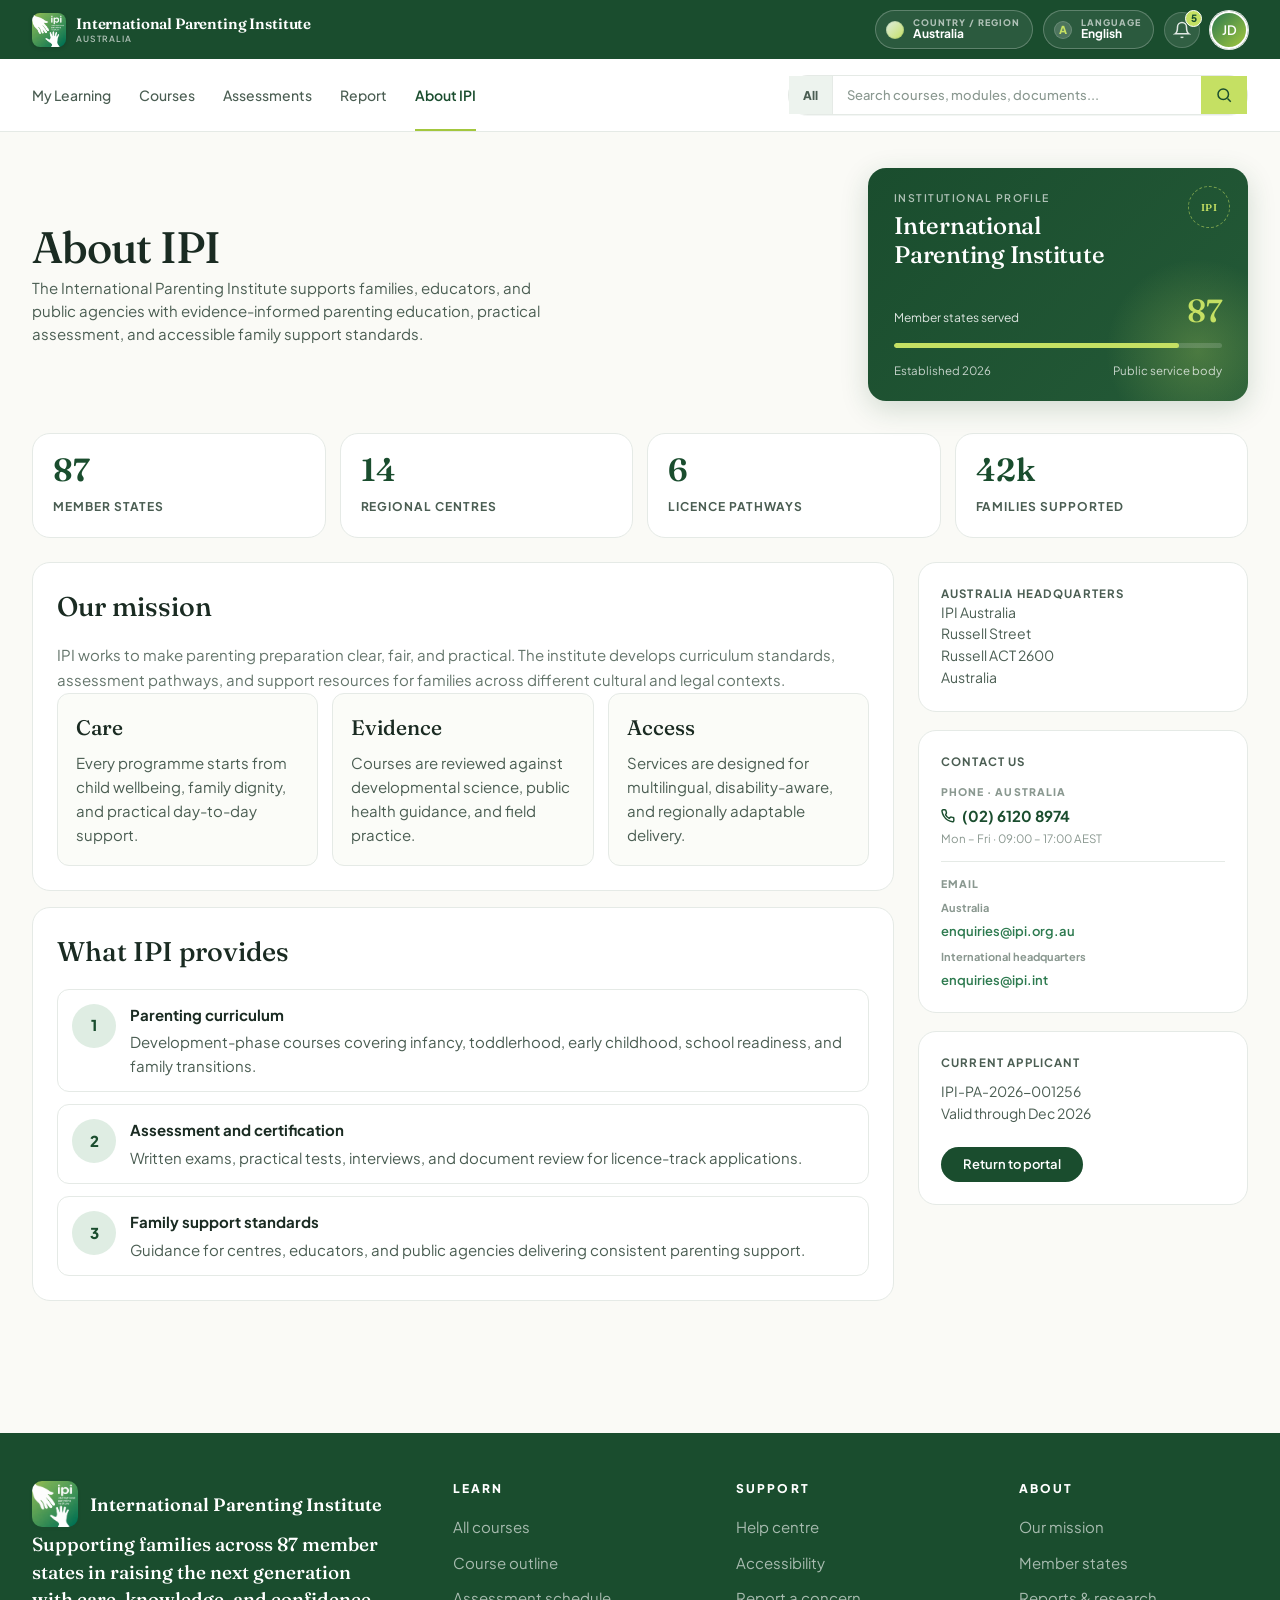
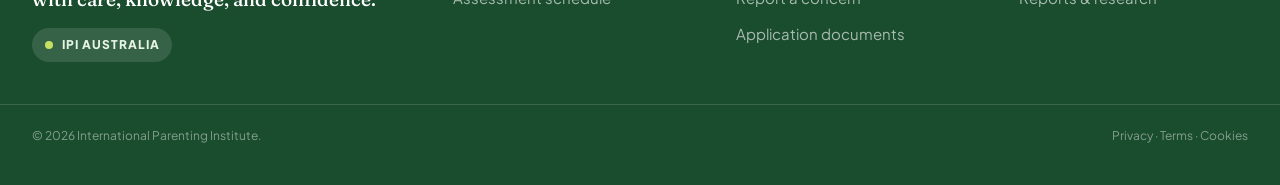
==== about.html @ b59f3b24 "favicon added" ====
<!DOCTYPE html>
<html lang="en">
<head>
<meta charset="UTF-8">
<meta name="viewport" content="width=device-width, initial-scale=1.0">
<title>About IPI — International Parenting Institute</title>
<link rel="preconnect" href="https://fonts.googleapis.com">
<link rel="preconnect" href="https://fonts.gstatic.com" crossorigin>
<link href="https://fonts.googleapis.com/css2?family=Fraunces:opsz,wght@9..144,400;9..144,500;9..144,600;9..144,700&family=Plus+Jakarta+Sans:wght@400;500;600;700;800&display=swap" rel="stylesheet">
<link rel="icon" href="ipi_logo.png" type="image/png">
<link rel="stylesheet" href="styles.css">
</head>
<body>
<div class="un-strip"><div class="un-strip-inner"><div class="left"><a href="index.html" class="logo strip-logo" style="text-decoration:none;"><div class="logo-mark"><img src="ipi_logo.png" alt="IPI"></div><div class="logo-text">International Parenting Institute<small>Australia</small></div></a></div><div class="right"><div class="nav-actions"><div class="region-selector" data-region-selector><button class="region-button" type="button" aria-haspopup="true" aria-expanded="false" data-region-toggle><span class="region-copy"><span class="region-kicker">Country / Region</span><strong data-region-label>Australia</strong></span></button><div class="region-menu" role="menu" data-region-menu></div></div><div class="language-selector" data-language-selector><button class="language-button" type="button" aria-haspopup="true" aria-expanded="false" data-language-toggle><span class="language-copy"><span class="language-kicker">Language</span><strong data-language-label>English</strong></span></button><div class="language-menu" role="menu" data-language-menu></div></div><div class="notification-selector" data-notification-selector><button class="icon-btn notification-toggle" type="button" aria-haspopup="true" aria-expanded="false" aria-label="Open reminders" data-notification-toggle><svg width="18" height="18" viewBox="0 0 24 24" fill="none" stroke="currentColor" stroke-width="2"><path d="M6 8a6 6 0 0 1 12 0c0 7 3 9 3 9H3s3-2 3-9"/><path d="M10.3 21a1.94 1.94 0 0 0 3.4 0"/></svg><span class="badge" data-notification-badge></span></button><div class="notification-menu" data-notification-menu></div></div><div class="profile-selector" data-profile-selector><button class="avatar" type="button" aria-haspopup="true" aria-expanded="false" data-profile-toggle>JD</button><div class="profile-menu" data-profile-menu></div></div></div></div></div></div>
<nav class="nav"><div class="nav-inner"><div class="nav-links"><a href="index.html" data-nav-label="myLearning">My Learning</a><a href="courses.html" data-nav-label="courses">Courses</a><a href="assessment.html" data-nav-label="assessments">Assessments</a><a href="report.html" data-nav-label="report">Report</a><a href="about.html" data-nav-label="about" class="active">About IPI</a></div><form class="strip-search" data-site-search role="search" autocomplete="off"><button class="search-scope" type="button">All</button><input class="search-input" type="search" aria-label="Search courses, modules, documents" placeholder="Search courses, modules, documents..."><button class="search-submit" type="submit" aria-label="Search"><svg width="18" height="18" viewBox="0 0 24 24" fill="none" stroke="currentColor" stroke-width="2"><circle cx="11" cy="11" r="7"/><path d="m21 21-4.3-4.3"/></svg></button><div class="search-results" data-search-results aria-live="polite"></div></form></div></nav>
<div class="main">
  <div class="page-hero">
    <div>
      <h1>About IPI</h1>
      <p class="sub">The International Parenting Institute supports families, educators, and public agencies with evidence-informed parenting education, practical assessment, and accessible family support standards.</p>
    </div>
    <div class="license-card"><div class="seal">IPI</div><div class="label">Institutional profile</div><div class="tier">International Parenting Institute</div><div class="progress-meta"><span>Member states served</span><strong>87</strong></div><div class="progress-bar"><div class="progress-fill" style="width:87%"></div></div><div class="meta-row"><span>Established 2026</span><span>Public service body</span></div></div>
  </div>

  <div class="about-stat-grid">
    <div class="about-stat"><strong>87</strong><span>Member states</span></div>
    <div class="about-stat"><strong>14</strong><span>Regional centres</span></div>
    <div class="about-stat"><strong>6</strong><span>Licence pathways</span></div>
    <div class="about-stat"><strong>42k</strong><span>Families supported</span></div>
  </div>

  <div class="content-grid">
    <main>
      <section class="panel">
        <h2>Our mission</h2>
        <p>IPI works to make parenting preparation clear, fair, and practical. The institute develops curriculum standards, assessment pathways, and support resources for families across different cultural and legal contexts.</p>
        <div class="about-values">
          <div class="value-card"><h3>Care</h3><p>Every programme starts from child wellbeing, family dignity, and practical day-to-day support.</p></div>
          <div class="value-card"><h3>Evidence</h3><p>Courses are reviewed against developmental science, public health guidance, and field practice.</p></div>
          <div class="value-card"><h3>Access</h3><p>Services are designed for multilingual, disability-aware, and regionally adaptable delivery.</p></div>
        </div>
      </section>

      <section class="panel">
        <h2>What IPI provides</h2>
        <div class="about-list">
          <div class="about-list-item"><div class="num">1</div><div><strong>Parenting curriculum</strong><span>Development-phase courses covering infancy, toddlerhood, early childhood, school readiness, and family transitions.</span></div></div>
          <div class="about-list-item"><div class="num">2</div><div><strong>Assessment and certification</strong><span>Written exams, practical tests, interviews, and document review for licence-track applications.</span></div></div>
          <div class="about-list-item"><div class="num">3</div><div><strong>Family support standards</strong><span>Guidance for centres, educators, and public agencies delivering consistent parenting support.</span></div></div>
        </div>
      </section>
    </main>

    <aside>
      <div class="card"><div class="card-title">Australia Headquarters</div><p class="sub" style="font-size:14px;">IPI Australia<br>Russell Street<br>Russell ACT 2600<br>Australia</p></div>
      <div class="card">
        <div class="card-title">Contact us</div>
        <div style="display:grid;gap:14px;margin-top:14px;">
          <div>
            <div style="font-size:10.5px;font-weight:800;letter-spacing:.1em;text-transform:uppercase;color:var(--text-muted);margin-bottom:5px;">Phone · Australia</div>
            <a href="tel:+61261208974" style="font-size:15px;font-weight:700;color:var(--primary-deep);text-decoration:none;display:flex;align-items:center;gap:7px;">
              <svg width="14" height="14" viewBox="0 0 24 24" fill="none" stroke="currentColor" stroke-width="2.5"><path d="M22 16.92v3a2 2 0 0 1-2.18 2 19.79 19.79 0 0 1-8.63-3.07A19.5 19.5 0 0 1 4.69 12 19.79 19.79 0 0 1 1.63 3.47a2 2 0 0 1 1.93-2.18h3a2 2 0 0 1 2 1.72c.127.96.361 1.903.7 2.81a2 2 0 0 1-.45 2.11L7.91 9.91a16 16 0 0 0 6.18 6.18l1.71-1.71a2 2 0 0 1 2.11-.45c.907.339 1.85.573 2.81.7A2 2 0 0 1 22 16.92z"/></svg>
              (02) 6120 8974
            </a>
            <div style="font-size:11.5px;color:var(--text-muted);margin-top:3px;">Mon – Fri · 09:00 – 17:00 AEST</div>
          </div>
          <div style="border-top:1px solid var(--border);padding-top:14px;">
            <div style="font-size:10.5px;font-weight:800;letter-spacing:.1em;text-transform:uppercase;color:var(--text-muted);margin-bottom:8px;">Email</div>
            <div style="display:grid;gap:8px;">
              <div>
                <div style="font-size:11px;font-weight:700;color:var(--text-muted);margin-bottom:2px;">Australia</div>
                <a href="mailto:enquiries@ipi.org.au" style="font-size:13px;font-weight:600;color:var(--primary);text-decoration:none;word-break:break-all;">enquiries@ipi.org.au</a>
              </div>
              <div>
                <div style="font-size:11px;font-weight:700;color:var(--text-muted);margin-bottom:2px;">International headquarters</div>
                <a href="mailto:enquiries@ipi.int" style="font-size:13px;font-weight:600;color:var(--primary);text-decoration:none;word-break:break-all;">enquiries@ipi.int</a>
              </div>
            </div>
          </div>
        </div>
      </div>
      <div class="card application-card"><div class="card-title">Current applicant</div><p>IPI-PA-2026-001256<br>Valid through Dec 2026</p><a class="btn btn-primary" href="index.html">Return to portal</a></div>
    </aside>
  </div>
</div>

<footer><div class="footer-inner"><div class="footer-brand"><div style="display:flex;align-items:center;gap:12px;margin-bottom:4px;"><div class="logo-mark"><img src="ipi_logo.png" alt="IPI"></div><div style="font-family:Fraunces,serif;font-size:18px;font-weight:600;color:white;">International Parenting Institute</div></div><p class="tagline">Supporting families across 87 member states in raising the next generation with care, knowledge, and confidence.</p>
      <div class="un-badge">
        <span style="width:8px; height:8px; border-radius:50%; background:var(--accent); display:inline-block;"></span>
        IPI Australia
      </div>
    </div><div><h5>Learn</h5><a href="courses.html">All courses</a><a href="courses.html#toddlerhood">Course outline</a><a href="assessment.html">Assessment schedule</a></div><div><h5>Support</h5><a href="about.html">Help centre</a><a href="about.html">Accessibility</a><a href="report.html">Report a concern</a><a href="submission.html">Application documents</a></div><div><h5>About</h5><a href="about.html">Our mission</a><a href="about.html">Member states</a><a href="about.html">Reports & research</a></div></div><div class="footer-meta"><span>© 2026 International Parenting Institute.</span><span>Privacy · Terms · Cookies</span></div></footer>
<script src="dynamic-time.js?v=2"></script>
<script src="region.js"></script>
<script src="profile.js"></script>
<script src="search.js"></script>
<script src="notifications.js"></script>
<script src="report-status.js"></script>
<script src="document-status.js"></script>
</body>
</html>
---- styles.css ----
:root {
  --bg: #FAFAF6;
  --surface: #FFFFFF;
  --primary-deep: #1A4D2E;
  --primary: #2D7A4F;
  --primary-soft: #DFEDE3;
  --accent: #C5E063;
  --accent-dark: #A3C73E;
  --text: #1A2B22;
  --text-secondary: #4A5D52;
  --text-muted: #8A9890;
  --border: #E5EAE6;
  --bg-soft: #EDF3EE;
  --radius: 12px;
  --radius-lg: 18px;
  --ink: var(--text);
  --muted: var(--text-muted);
  --green: var(--primary-deep);
  --green-2: var(--primary);
  --line: var(--border);
  --paper: var(--bg);
  --card: var(--surface);
  --soft: var(--bg-soft);
  --blue: #E0EAFF;
  --gold: #FFF2D6;
  --shadow: 0 8px 28px rgba(26, 77, 46, 0.18);
}

* { margin: 0; padding: 0; box-sizing: border-box; }
body {
  margin: 0;
  color: var(--text);
  background: var(--bg);
  font-family: "Plus Jakarta Sans", system-ui, -apple-system, BlinkMacSystemFont, "Segoe UI", sans-serif;
  font-size: 15px;
  line-height: 1.5;
  -webkit-font-smoothing: antialiased;
}
a { color: inherit; }
.un-strip { background: var(--primary-deep); color: rgba(255,255,255,.85); font-size: 11.5px; padding: 10px 0; letter-spacing: .04em; }
.un-strip-inner, .nav-inner, .main, .footer-inner, .footer-meta {
  max-width: 1280px;
  width: 100%;
  margin: 0 auto;
  padding-left: 32px;
  padding-right: 32px;
}
.un-strip-inner { display: flex; align-items: center; justify-content: space-between; gap: 18px; }
.un-strip .left { display: flex; align-items: center; gap: 10px; }
.un-strip .right { display: flex; align-items: center; justify-content: flex-end; gap: 12px; }
.un-strip .nav-actions { gap: 10px; }
.un-emblem { width: 14px; height: 14px; border-radius: 50%; background: rgba(255,255,255,.85); display: inline-block; }
.un-strip a { text-decoration: none; color: rgba(255,255,255,.70); }
.strip-logo { min-width: 0; flex: 0 1 auto; gap: 10px; }
.strip-logo .logo-mark { width: 34px; height: 34px; border-radius: 8px; box-shadow: 0 1px 4px rgba(0,0,0,.16); }
.strip-logo .logo-text { color: #fff; font-size: 15px; }
.strip-logo .logo-text small { color: rgba(255,255,255,.66); font-size: 8.5px; }

.nav { background: var(--surface); border-bottom: 1px solid var(--border); position: sticky; top: 0; z-index: 50; }
.nav-inner { min-height: auto; display: flex; align-items: center; justify-content: space-between; gap: 28px; padding-top: 16px; padding-bottom: 16px; }
.logo { display: flex; align-items: center; gap: 12px; min-width: 315px; flex: 0 0 315px; }
.logo-mark { width: 46px; height: 46px; border-radius: 10px; overflow: hidden; flex: 0 0 auto; box-shadow: 0 1px 3px rgba(26, 77, 46, .15); }
.logo-mark img { width: 100%; height: 100%; object-fit: cover; display: block; }
.logo-text { font-family: Fraunces, Georgia, serif; font-size: 17px; font-weight: 600; line-height: 1.15; letter-spacing: -.01em; color: var(--text); white-space: nowrap; }
.logo-text small { display: block; margin-top: 2px; color: var(--text-muted); font: 600 9.5px/1.1 "Plus Jakarta Sans"; letter-spacing: .1em; text-transform: uppercase; white-space: nowrap; }
.un-strip .strip-logo { min-width: 0; flex: 0 1 auto; gap: 10px; }
.un-strip .strip-logo .logo-mark { width: 34px; height: 34px; border-radius: 8px; box-shadow: 0 1px 4px rgba(0,0,0,.16); }
.un-strip .strip-logo .logo-text { color: #fff; font-size: 15px; }
.un-strip .strip-logo .logo-text small { color: rgba(255,255,255,.66); font-size: 8.5px; }
.strip-search { position: relative; min-width: 280px; max-width: 460px; flex: 0 1 460px; margin-left: auto; height: 40px; display: grid; grid-template-columns: auto 1fr 46px; align-items: center; border-radius: 999px; background: var(--surface); border: 1px solid var(--border); box-shadow: 0 1px 0 rgba(26,77,46,.05); }
.search-scope { height: 100%; border: 0; border-right: 1px solid var(--border); background: var(--bg-soft); color: var(--text-secondary); padding: 0 14px; font: 800 12px "Plus Jakarta Sans"; cursor: pointer; }
.search-input { min-width: 0; width: 100%; height: 100%; border: 0; outline: 0; background: transparent; color: var(--text); font: 600 13px "Plus Jakarta Sans"; padding: 0 14px; letter-spacing: 0; }
.search-input::placeholder { color: var(--text-muted); font-weight: 500; }
.search-submit { height: 100%; border: 0; background: var(--accent); color: var(--primary-deep); display: grid; place-items: center; cursor: pointer; }
.strip-search:focus-within { border-color: var(--accent-dark); box-shadow: 0 0 0 3px rgba(197,224,99,.22); }
.search-results { position: absolute; top: calc(100% + 9px); left: 0; right: 0; z-index: 120; display: none; gap: 4px; padding: 8px; background: var(--surface); border: 1px solid var(--border); border-radius: var(--radius); box-shadow: var(--shadow); }
.strip-search.open .search-results { display: grid; }
.search-result { display: grid; gap: 2px; padding: 10px 11px; border-radius: 9px; text-decoration: none; color: var(--text); }
.search-result:hover, .search-result:focus { background: var(--primary-soft); outline: none; }
.search-result strong { font-size: 13px; line-height: 1.25; }
.search-result span { color: var(--text-muted); font-size: 11px; font-weight: 700; letter-spacing: .08em; text-transform: uppercase; }
.search-empty { padding: 10px 11px; color: var(--text-muted); font-size: 12.5px; }
.nav-links { display: flex; align-items: center; justify-content: flex-start; gap: 28px; flex: 0 0 auto; font-size: 14px; }
.nav-links a { text-decoration: none; color: var(--text-secondary); padding: 6px 0; border-bottom: 0; position: relative; white-space: nowrap; font-weight: 500; }
.nav-links a.active { color: var(--primary-deep); font-weight: 600; }
.nav-links a.active::after { content: ""; position: absolute; bottom: -19px; left: 0; right: 0; height: 2px; background: var(--accent-dark); }
.nav-actions { display: flex; align-items: center; gap: 12px; }
.nav-search { width: 220px; border: 1px solid var(--border); border-radius: 999px; display: flex; align-items: center; gap: 8px; padding: 9px 14px; color: var(--text-muted); font-size: 13px; background: var(--bg); }
.region-selector { position: relative; }
.region-button, .language-button { min-height: 38px; border: 1px solid rgba(255,255,255,.24); border-radius: 999px; background: rgba(255,255,255,.08); color: #fff; display: inline-flex; align-items: center; gap: 9px; padding: 7px 12px 7px 10px; font-family: inherit; cursor: pointer; box-shadow: 0 1px 0 rgba(0,0,0,.08); }
.region-button::before { content: ""; width: 18px; height: 18px; border-radius: 50%; background: linear-gradient(135deg, var(--primary-soft), var(--accent)); box-shadow: inset 0 0 0 1px rgba(26,77,46,.14); flex: 0 0 auto; }
.language-button::before { content: "A"; width: 18px; height: 18px; border-radius: 50%; background: rgba(255,255,255,.16); color: var(--accent); display: grid; place-items: center; font-size: 11px; font-weight: 900; box-shadow: inset 0 0 0 1px rgba(255,255,255,.16); flex: 0 0 auto; }
.region-copy, .language-copy { display: grid; gap: 1px; text-align: left; line-height: 1.05; }
.region-kicker, .language-kicker { color: rgba(255,255,255,.62); font-size: 9px; font-weight: 800; letter-spacing: .11em; text-transform: uppercase; }
.region-copy strong, .language-copy strong { color: #fff; font-size: 12px; white-space: nowrap; }
.region-button:hover, .region-selector.open .region-button, .language-button:hover, .language-selector.open .language-button { border-color: rgba(197,224,99,.7); background: rgba(255,255,255,.14); }
.region-menu { position: absolute; top: calc(100% + 10px); right: 0; width: 320px; background: var(--surface); border: 1px solid var(--border); border-radius: var(--radius); box-shadow: var(--shadow); padding: 10px; z-index: 90; display: none; }
.region-selector.open .region-menu { display: grid; gap: 8px; }
.language-selector { position: relative; }
.language-menu { position: absolute; top: calc(100% + 10px); right: 0; width: 420px; background: var(--surface); border: 1px solid var(--border); border-radius: var(--radius); box-shadow: var(--shadow); padding: 10px; z-index: 90; display: none; }
.language-selector.open .language-menu { display: grid; gap: 8px; }
.region-search, .language-search { width: 100%; border: 1px solid var(--border); border-radius: 999px; padding: 10px 13px; font: 600 12px "Plus Jakarta Sans"; color: var(--text); background: var(--bg); }
.region-list { max-height: 360px; overflow-y: auto; display: grid; gap: 4px; padding-right: 2px; scrollbar-color: var(--accent-dark) var(--bg-soft); }
.language-list { display: grid; grid-template-columns: repeat(2, minmax(0, 1fr)); gap: 4px; }
.language-list-scroll { max-height: 260px; overflow-y: auto; padding-right: 2px; scrollbar-color: var(--accent-dark) var(--bg-soft); }
.language-section-title { color: var(--text-muted); font-size: 10px; font-weight: 900; letter-spacing: .12em; text-transform: uppercase; padding: 5px 4px 1px; }
.region-option, .language-option { width: 100%; border: 0; text-decoration: none; border-radius: 9px; padding: 10px 11px; display: grid; grid-template-columns: 1fr auto; gap: 8px; align-items: center; color: var(--text-secondary); background: transparent; font-family: inherit; text-align: left; cursor: pointer; }
.language-option { grid-template-columns: 1fr; align-content: center; min-height: 58px; }
.region-option:hover, .region-option[aria-current="true"], .language-option:hover, .language-option[aria-current="true"] { background: var(--primary-soft); color: var(--primary-deep); }
.region-option strong, .language-option strong { font-size: 13px; color: inherit; }
.region-option span, .language-option span { color: var(--text-muted); font-size: 11px; line-height: 1.25; }
.region-option[aria-current="true"]::after { content: "Current"; color: var(--primary-deep); font-size: 10px; font-weight: 800; letter-spacing: .08em; text-transform: uppercase; }
.language-option[aria-current="true"]::after { content: "Current"; color: var(--primary-deep); font-size: 10px; font-weight: 800; letter-spacing: .08em; text-transform: uppercase; }
.profile-selector { position: relative; }
.notification-selector { position: relative; }
.icon-btn, .avatar { width: 36px; height: 36px; border-radius: 50%; display: grid; place-items: center; background: rgba(255,255,255,.1); position: relative; color: rgba(255,255,255,.86); border: 1px solid rgba(255,255,255,.18); }
.notification-toggle { cursor: pointer; font-family: inherit; }
.badge { position: absolute; top: -3px; right: -3px; min-width: 17px; height: 17px; padding: 0 4px; border-radius: 999px; background: var(--accent); border: 1.5px solid #fff; color: var(--primary-deep); display: grid; place-items: center; font-size: 10px; line-height: 1; font-weight: 900; }
.badge:empty, .badge[hidden] { display: none; }
.notification-menu { position: absolute; top: calc(100% + 10px); right: -50px; width: 360px; background: var(--surface); border: 1px solid var(--border); border-radius: var(--radius); box-shadow: var(--shadow); padding: 10px; z-index: 95; display: none; color: var(--text); }
.notification-selector.open .notification-menu { display: grid; gap: 8px; }
.notification-head { display: flex; align-items: baseline; justify-content: space-between; gap: 12px; padding: 4px 4px 8px; border-bottom: 1px solid var(--border); }
.notification-head strong { color: var(--text); font-size: 14px; }
.notification-head span { color: var(--text-muted); font-size: 11px; font-weight: 800; text-transform: uppercase; letter-spacing: .08em; }
.notification-item { display: grid; grid-template-columns: 1fr auto; gap: 10px; align-items: center; padding: 8px; border-radius: 10px; }
.notification-item:hover { background: var(--bg-soft); }
.notification-link { display: grid; gap: 2px; text-decoration: none; min-width: 0; }
.notification-link span { color: var(--primary-deep); font-size: 10px; font-weight: 900; letter-spacing: .1em; text-transform: uppercase; }
.notification-link strong { color: var(--text); font-size: 13px; line-height: 1.25; }
.notification-link small { color: var(--text-muted); font-size: 11.5px; line-height: 1.35; }
.notification-done { border: 1px solid var(--border); background: var(--surface); color: var(--primary-deep); border-radius: 999px; padding: 7px 10px; font: 800 11px "Plus Jakarta Sans"; cursor: pointer; }
.notification-done:hover { background: var(--accent); border-color: var(--accent); }
.notification-empty { padding: 12px 8px; color: var(--text-muted); font-size: 12.5px; }
.avatar { width: 38px; height: 38px; background: linear-gradient(135deg, var(--primary), var(--accent-dark)); color: #fff; font-weight: 600; border: 2px solid #fff; box-shadow: 0 0 0 1px var(--border); font-size: 13px; font-family: inherit; cursor: pointer; }
.avatar:hover, .profile-selector.open .avatar { box-shadow: 0 0 0 2px var(--accent-dark); }
.profile-menu { position: absolute; top: calc(100% + 10px); right: 0; width: 292px; background: var(--surface); border: 1px solid var(--border); border-radius: var(--radius); box-shadow: var(--shadow); padding: 12px; z-index: 90; display: none; }
.profile-selector.open .profile-menu { display: grid; gap: 12px; }
.profile-card-head { display: grid; grid-template-columns: 44px 1fr; gap: 12px; align-items: center; padding: 8px; }
.profile-avatar { width: 44px; height: 44px; border-radius: 50%; display: grid; place-items: center; background: linear-gradient(135deg, var(--primary), var(--accent-dark)); color: #fff; font-weight: 700; box-shadow: inset 0 0 0 2px rgba(255,255,255,.5); }
.profile-card-head strong { display: block; color: var(--text); font-size: 14px; }
.profile-card-head span { display: block; margin-top: 2px; color: var(--text-muted); font-size: 11.5px; }
.profile-status { border-radius: var(--radius); background: var(--primary-soft); padding: 12px; color: var(--primary-deep); }
.profile-status span { display: block; margin-bottom: 4px; text-transform: uppercase; letter-spacing: .1em; font-size: 10px; font-weight: 800; }
.profile-status strong { font-size: 13px; }
.profile-links { display: grid; gap: 4px; }
.profile-links a, .profile-links button { border: 0; border-radius: 9px; padding: 10px 11px; background: transparent; color: var(--text-secondary); text-decoration: none; text-align: left; font: 700 12.5px "Plus Jakarta Sans"; cursor: pointer; }
.profile-links a:hover, .profile-links button:hover { background: var(--bg-soft); color: var(--primary-deep); }

.main { padding-top: 36px; padding-bottom: 36px; }
.greeting-row { display: grid; grid-template-columns: 1fr 380px; gap: 36px; align-items: center; margin-bottom: 32px; }
h1, h2, h3 { font-family: Fraunces, Georgia, serif; font-weight: 500; margin: 0; }
h1 { font-size: 44px; line-height: 1.05; letter-spacing: -.02em; }
h1 .name { color: var(--primary-deep); font-style: italic; font-weight: 500; }
.sub { max-width: 540px; color: var(--text-secondary); line-height: 1.55; font-size: 15px; }
.track, .pill { display: inline-flex; align-items: center; gap: 6px; background: var(--primary-soft); color: var(--primary-deep); border-radius: 999px; padding: 4px 11px; font-weight: 600; font-size: 12.5px; }
.track:before, .pill:before { content: ""; width: 6px; height: 6px; border-radius: 50%; background: var(--primary); }
.license-card { background: linear-gradient(135deg, var(--primary-deep) 0%, #245A37 100%); color: #fff; border-radius: var(--radius-lg); padding: 22px 26px; box-shadow: var(--shadow); position: relative; overflow: hidden; }
.license-card::before { content: ""; position: absolute; right: -50px; bottom: -50px; width: 200px; height: 200px; border-radius: 50%; background: radial-gradient(circle, rgba(197,224,99,.25), transparent 65%); }
.license-card .seal { position: absolute; right: 18px; top: 18px; width: 42px; height: 42px; border: 1.5px dashed rgba(197,224,99,.55); border-radius: 50%; display: grid; place-items: center; color: var(--accent); font: 600 10px Fraunces; letter-spacing: .02em; }
.license-card .label { color: rgba(255,255,255,.65); text-transform: uppercase; letter-spacing: .14em; font-size: 10.5px; font-weight: 600; }
.license-card .tier { margin: 5px 0 18px; padding-right: 72px; font: 500 24px Fraunces; letter-spacing: -.01em; position: relative; z-index: 1; }
.progress-meta { display: flex; justify-content: space-between; align-items: baseline; margin: 0 0 8px; color: rgba(255,255,255,.85); font-size: 12px; position: relative; z-index: 1; }
.progress-meta strong { color: var(--accent); font-size: 32px; font-weight: 500; font-family: Fraunces, Georgia, serif; }
.progress-bar, .course-progress { height: 5px; background: rgba(255,255,255,.15); border-radius: 3px; overflow: hidden; margin: 0; position: relative; z-index: 1; }
.progress-fill, .fill { height: 100%; width: 43%; background: var(--accent); border-radius: inherit; }
.meta-row { display: flex; justify-content: space-between; gap: 12px; color: rgba(255,255,255,.75); font-size: 11.5px; margin-top: 14px; position: relative; z-index: 1; }

.alert { background: var(--surface); border: 1px solid var(--border); border-radius: var(--radius); display: flex; align-items: center; gap: 14px; padding: 14px 20px; margin-bottom: 32px; font-size: 14px; position: relative; overflow: hidden; box-shadow: none; }
.alert::before { content: ""; position: absolute; left: 0; top: 0; bottom: 0; width: 3px; background: var(--accent-dark); }
.alert-icon { width: 34px; height: 34px; border-radius: 50%; background: var(--accent); color: var(--primary-deep); display: grid; place-items: center; font-weight: 700; flex: 0 0 auto; }
.alert-content { flex: 1; color: var(--text-secondary); line-height: 1.5; }
.alert-content a, .card-link { color: var(--primary); font-weight: 600; }
.alert-dismiss { color: #9ba7a0; }

.dashboard { display: grid; grid-template-columns: 320px 1fr; gap: 24px; align-items: start; }
aside { display: grid; gap: 18px; }
.card, .course-card, .panel, .test-cover, .submission-card {
  background: var(--surface);
  border: 1px solid var(--border);
  border-radius: var(--radius-lg);
  box-shadow: none;
}
.card { padding: 22px; }
.application-card { padding: 22px; }
.application-card p { color: var(--text-secondary); font-size: 14px; line-height: 1.55; margin-top: 10px; margin-bottom: 22px; }
.application-card .btn { margin: 0; }
.card-header, .section-head { display: flex; align-items: center; justify-content: space-between; gap: 18px; margin-bottom: 18px; }
.card-title { text-transform: uppercase; letter-spacing: .1em; font-size: 11.5px; font-weight: 700; color: var(--text-secondary); }
.card-link { font-size: 13px; text-decoration: none; }
.goal-list { display: grid; gap: 14px; }
.goal-item { display: flex; gap: 12px; cursor: pointer; border-radius: 8px; padding: 2px; margin: -2px; }
.goal-item:hover .goal-text { color: var(--primary-deep); }
.goal-item:focus-visible { outline: 2px solid var(--accent-dark); outline-offset: 3px; }
.goal-check { width: 18px; height: 18px; border: 1px solid var(--line); border-radius: 5px; flex: 0 0 auto; margin-top: 1px; }
.goal-check.done { background: var(--accent); border-color: var(--accent); }
.goal-check.done:after { content: "✓"; display: block; text-align: center; font-size: 12px; color: var(--green); font-weight: 800; }
.goal-text { font-size: 14px; line-height: 1.4; }
.goal-text.done { text-decoration: line-through; color: #87928b; }
.goal-meta { display: flex; gap: 9px; align-items: center; color: #93a098; font-size: 11px; margin-top: 5px; }
.tag, .course-tag { background: var(--primary-soft); color: var(--primary-deep); border-radius: 4px; padding: 3px 9px; text-transform: uppercase; letter-spacing: .06em; font-size: 10.5px; font-weight: 700; }
.cal-head { display: flex; justify-content: space-between; align-items: center; margin-bottom: 18px; font-family: Fraunces; }
.cal-nav button { width: 22px; height: 22px; border: 1px solid var(--line); background: #fff; border-radius: 6px; color: #6f7c74; }
.cal-grid { display: grid; grid-template-columns: repeat(7, 1fr); gap: 10px; text-align: center; font-size: 12px; }
.cal-day-name { color: #8b978f; font-weight: 800; font-size: 10px; }
.cal-day { min-height: 24px; border-radius: 7px; display: grid; place-items: center; position: relative; cursor: pointer; }
.cal-day:focus-visible { outline: 2px solid var(--accent-dark); outline-offset: 2px; }
.cal-day.scheduled:after { content: ""; width: 4px; height: 4px; border-radius: 50%; background: var(--accent); position: absolute; bottom: 0; }
.cal-day.today { background: var(--green); color: #fff; font-weight: 800; }
.cal-day.selected { box-shadow: inset 0 0 0 2px var(--accent-dark); background: var(--primary-soft); color: var(--primary-deep); font-weight: 800; }
.cal-day.today.selected { background: var(--green); color: #fff; box-shadow: inset 0 0 0 2px var(--accent); }
.learning-plan-card.editing { border-color: var(--accent-dark); background: #fbfdf5; }
.learning-plan-card.editing .cal-day { cursor: copy; }
.plan-summary { display: flex; justify-content: space-between; gap: 10px; margin-top: 16px; padding-top: 13px; border-top: 1px solid var(--border); color: var(--text-muted); font-size: 11.5px; line-height: 1.35; }
.plan-selected-date { color: var(--text-secondary); font-weight: 700; }
.plan-edit-hint { text-align: right; }
.muted { color: #c4cac5; }
.assessment-row { display: grid; grid-template-columns: 48px 1fr; gap: 12px; padding: 12px 0; border-bottom: 1px solid var(--line); }
.assessment-row:last-child { border-bottom: 0; }
.assessment-date { background: var(--bg-soft); border-radius: 8px; text-align: center; padding: 7px 11px; color: var(--primary-deep); font-weight: 700; min-width: 50px; }
.assessment-date .day { font-size: 20px; }
.assessment-date .month { font-size: 11px; text-transform: uppercase; }
.assessment-info .name { font-weight: 800; font-size: 13px; }
.assessment-info .type { margin-top: 4px; color: #839089; font-size: 11px; text-transform: uppercase; letter-spacing: .1em; font-weight: 700; }

.section-head h2 { font-size: 28px; }
.meta { color: #8b978f; font-size: 13px; }
.tabs { display: flex; flex-wrap: wrap; gap: 9px; margin: 8px 0 16px; }
.tab { border: 1px solid var(--line); border-radius: 999px; padding: 11px 17px; background: #fff; color: #52645a; font-size: 14px; font-weight: 800; font-family: inherit; cursor: pointer; }
.tab.active { background: var(--ink); color: #fff; }
.module-card[hidden] { display: none; }
.count { opacity: .55; margin-left: 5px; }
.course-card { display: grid; grid-template-columns: 1fr auto; gap: 28px; padding: 22px 24px; margin-bottom: 12px; align-items: center; transition: border-color .2s, transform .2s, box-shadow .2s; }
.course-card.is-complete { background: #fbfcf8; }
.course-meta { display: flex; flex-wrap: wrap; align-items: center; gap: 8px; margin-bottom: 13px; }
.course-tag.tier-2 { background: var(--blue); color: #2B4A8B; }
.course-tag.practical { background: var(--gold); color: #8B5A1A; }
.course-code { font: 700 12px Fraunces; letter-spacing: .12em; color: #9aa39d; }
.course-title { font: 500 19px Fraunces; margin-bottom: 8px; }
.course-stats { display: flex; flex-wrap: wrap; gap: 18px; color: #87948c; font-size: 13px; }
.course-progress-wrap { max-width: 430px; margin-top: 13px; }
.course-progress { background: var(--bg-soft); }
.course-progress .fill { background: linear-gradient(90deg, var(--primary), var(--accent-dark)); }
.course-progress-label { color: #52645a; font-size: 12px; font-weight: 800; }
.course-action { text-align: right; display: grid; gap: 13px; justify-items: end; }
.next-item { color: #9aa39d; text-transform: uppercase; letter-spacing: .1em; font-size: 11px; font-weight: 800; }
.next-item strong { display: block; color: var(--ink); text-transform: none; letter-spacing: 0; margin-top: 8px; font: 700 13px Fraunces; }
.btn { display: inline-flex; align-items: center; justify-content: center; min-height: 0; border-radius: 999px; padding: 10px 22px; text-decoration: none; border: 0; font-weight: 600; font-size: 13px; line-height: 1.2; cursor: pointer; font-family: inherit; gap: 6px; }
.btn-primary { background: var(--primary-deep); color: #fff; }
.btn-accent { background: var(--accent); color: var(--primary-deep); }
.btn-ghost, .btn-outline { border: 1px solid var(--border); color: var(--text); background: transparent; }

.page-hero { display: grid; grid-template-columns: 1fr 380px; gap: 36px; align-items: center; margin-bottom: 32px; }
.page-hero h1 { font-size: 44px; line-height: 1.05; letter-spacing: -.02em; font-weight: 500; }
.page-hero .sub { max-width: 540px; color: var(--text-secondary); line-height: 1.55; font-size: 15px; margin-top: 6px; }
.regional-course-popover { position: relative; display: inline-block; margin-top: 16px; }
.pathway-note { display: inline-flex; align-items: center; gap: 7px; padding: 7px 12px; border-radius: 999px; background: var(--primary-soft); color: var(--primary-deep); font-size: 11px; font-weight: 800; letter-spacing: .08em; text-transform: uppercase; cursor: help; }
.pathway-note:focus-visible { outline: 2px solid var(--accent-dark); outline-offset: 4px; }
.pathway-note::before { content: ""; width: 7px; height: 7px; border-radius: 50%; background: var(--primary); }
.regional-course-card { position: absolute; top: calc(100% + 10px); left: 0; width: min(620px, calc(100vw - 84px)); border: 1px solid var(--border); border-radius: var(--radius); background: var(--surface); padding: 16px; display: grid; gap: 10px; box-shadow: var(--shadow); opacity: 0; visibility: hidden; transform: translateY(-4px); transition: opacity .16s ease, transform .16s ease, visibility .16s ease; pointer-events: none; z-index: 30; }
.regional-course-popover:hover .regional-course-card,
.regional-course-popover:focus-within .regional-course-card { opacity: 1; visibility: visible; transform: translateY(0); pointer-events: auto; }
.regional-course-card > div:first-child span { display: block; color: var(--text-muted); font-size: 10px; font-weight: 800; letter-spacing: .12em; text-transform: uppercase; margin-bottom: 3px; }
.regional-course-card > div:first-child strong { color: var(--primary-deep); font-size: 16px; }
.regional-course-card p { color: var(--text-secondary); margin: 0; line-height: 1.55; }
.regional-course-card dl { display: grid; grid-template-columns: repeat(2, minmax(0, 1fr)); gap: 10px; margin: 0; }
.regional-course-card dt { color: var(--text-muted); font-size: 10px; font-weight: 800; letter-spacing: .11em; text-transform: uppercase; }
.regional-course-card dd { margin: 2px 0 0; color: var(--text); font-size: 12.5px; font-weight: 700; line-height: 1.35; }
.hero-note { background: #fff; border: 1px solid var(--line); border-radius: 16px; padding: 24px; color: #53675c; line-height: 1.6; }
.hero-note .btn { margin: 24px 0 0; }
.content-grid { display: grid; grid-template-columns: 1fr 330px; gap: 24px; align-items: start; }
.assessment-page .page-hero,
.assessment-page .content-grid { grid-template-columns: 1fr 390px; }
.panel { padding: 24px; margin-bottom: 16px; }
.panel h2 { font-size: 27px; margin-bottom: 16px; }
.phase-grid { display: grid; grid-template-columns: repeat(3, 1fr); gap: 14px; }
.phase { background: #fbfcf8; border: 1px solid var(--line); border-radius: 12px; padding: 18px; }
.phase-grid-two { grid-template-columns: repeat(2, 1fr); }
.phase-current { border-color: var(--accent-dark); box-shadow: inset 0 4px 0 var(--accent-dark); }
.phase-complete { background: #fff; }
.phase .btn { margin-top: 18px; }
.phase-slider-wrap { margin-bottom: 24px; }
.slider-head { display: flex; align-items: end; justify-content: space-between; gap: 18px; margin-bottom: 14px; }
.slider-head h2 { font-size: 28px; margin-top: 8px; }
.slider-controls { display: flex; gap: 8px; }
.slider-btn { border: 1px solid var(--line); background: var(--surface); border-radius: 999px; padding: 9px 15px; color: var(--text-secondary); font: 700 12px "Plus Jakarta Sans"; cursor: pointer; }
.slider-btn:hover { border-color: var(--accent-dark); color: var(--primary-deep); }
.phase-slider { display: grid; grid-auto-flow: column; grid-auto-columns: minmax(310px, 380px); gap: 16px; overflow-x: auto; overscroll-behavior-x: contain; scroll-snap-type: x mandatory; padding: 4px 2px 14px; scrollbar-color: var(--accent-dark) var(--bg-soft); }
.phase-slider::-webkit-scrollbar { height: 9px; }
.phase-slider::-webkit-scrollbar-track { background: var(--bg-soft); border-radius: 999px; }
.phase-slider::-webkit-scrollbar-thumb { background: var(--accent-dark); border-radius: 999px; }
.phase-slide { min-height: 250px; scroll-snap-align: start; display: flex; flex-direction: column; justify-content: space-between; }
.phase-upcoming { background: #fff; opacity: .96; }
.phase-upcoming .phase-num { color: #78877f; }
.phase-actions { display: flex; flex-wrap: wrap; gap: 10px; align-items: center; margin-top: 18px; }
.phase-actions .btn, .phase .phase-actions .btn { margin-top: 0; }
.phase-num { color: var(--green); font-weight: 800; font-size: 12px; letter-spacing: .14em; text-transform: uppercase; }
.phase h3 { margin-top: 10px; font-size: 21px; }
.phase p, .panel p, .hero-note p { color: #64756b; line-height: 1.65; }
.preview-modal { position: fixed; inset: 0; background: rgba(26,43,34,.42); z-index: 80; display: grid; place-items: center; padding: 24px; }
.preview-modal[hidden] { display: none; }
.preview-dialog { width: min(520px, 100%); background: var(--surface); border-radius: var(--radius-lg); border: 1px solid var(--border); box-shadow: var(--shadow); padding: 26px; position: relative; }
.preview-close { position: absolute; top: 14px; right: 14px; width: 32px; height: 32px; border: 1px solid var(--border); border-radius: 50%; background: var(--bg); color: var(--text-secondary); font-size: 20px; line-height: 1; cursor: pointer; }
.preview-dialog h2 { font-size: 30px; margin: 10px 42px 8px 0; }
.preview-age { color: var(--text-secondary); margin-bottom: 18px; }
.preview-list { display: grid; gap: 10px; }
.preview-item { display: grid; grid-template-columns: 34px 1fr; gap: 12px; align-items: center; padding: 12px; border: 1px solid var(--border); border-radius: var(--radius); background: #fbfcf8; }
.preview-item span { width: 34px; height: 34px; border-radius: 50%; display: grid; place-items: center; background: var(--primary-soft); color: var(--primary-deep); font-weight: 800; }
.report-modal-actions { display: flex; justify-content: flex-end; gap: 10px; margin-top: 22px; }
.report-submit-status { border: 1px solid #bed7c4; border-radius: var(--radius); background: var(--primary-soft); color: var(--primary-deep); padding: 13px 15px; font-weight: 700; line-height: 1.45; margin-top: 22px; }
.lesson-list { display: grid; gap: 10px; }
.lesson { display: grid; grid-template-columns: 42px 1fr auto; gap: 14px; align-items: center; padding: 14px; border: 1px solid var(--line); border-radius: 12px; background: #fff; }
.lesson .num { width: 42px; height: 42px; border-radius: 50%; display: grid; place-items: center; background: var(--soft); color: var(--green); font-weight: 800; }
.lesson strong { display: block; }
.lesson span { color: #829188; font-size: 13px; }
.timeline { display: grid; gap: 12px; }
.timeline-row { display: grid; grid-template-columns: 112px 1fr; gap: 18px; border-left: 3px solid var(--line); padding: 4px 0 12px 16px; }
.timeline-row.current { border-left-color: var(--accent); }
.timeline-date { font-weight: 800; color: var(--green); }
.test-cover { padding: 34px; border-top: 8px solid var(--green); }
.cover-title { font: 600 36px Fraunces; margin: 20px 0; }
.cover-grid { display: grid; grid-template-columns: repeat(2, 1fr); gap: 14px; }
.cover-field { border: 1px solid var(--line); border-radius: 10px; padding: 13px; }
.cover-field span { display: block; color: #7f8f86; font-size: 11px; text-transform: uppercase; letter-spacing: .12em; font-weight: 800; margin-bottom: 5px; }
.schedule-table { width: 100%; border-collapse: collapse; overflow: hidden; border-radius: 12px; }
.schedule-table th, .schedule-table td { border-bottom: 1px solid var(--line); padding: 14px; text-align: left; vertical-align: top; }
.schedule-table th { background: var(--soft); color: #4b6255; font-size: 12px; text-transform: uppercase; letter-spacing: .12em; }
.submission-card { padding: 26px; }
.form-actions { display: flex; gap: 12px; flex-wrap: wrap; margin-top: 26px; }
.form-actions .btn { margin: 0; }
.form-grid { display: grid; grid-template-columns: repeat(2, 1fr); gap: 16px; }
.form-grid.align-start { align-items: start; }
label { display: grid; gap: 7px; color: #4e6257; font-size: 13px; font-weight: 800; }
input, select, textarea { width: 100%; border: 1px solid var(--line); border-radius: 10px; padding: 13px 14px; font: inherit; color: var(--ink); background: #fff; }
input:disabled { background: #f2f6f1; color: var(--text-muted); cursor: not-allowed; }
textarea { min-height: 118px; resize: vertical; }
.upload-box { border: 1px dashed #b8c6bb; border-radius: 14px; padding: 18px; background: #fbfcf8; display: grid; gap: 8px; }
.upload-box input { padding: 10px; background: #fff; }
.report-section { border: 1px solid var(--border); border-radius: var(--radius); padding: 20px; background: #fff; display: grid; gap: 16px; }
.report-section h2 { font-size: 24px; }
.form-help { color: var(--text-muted); font-size: 12.5px; line-height: 1.45; font-weight: 600; }
.ipi-toast { position: fixed; bottom: 28px; left: 50%; transform: translateX(-50%); background: var(--primary-deep); color: #fff; padding: 12px 24px; border-radius: 999px; font-size: 13px; font-weight: 600; z-index: 300; pointer-events: none; opacity: 0; transition: opacity .22s; white-space: nowrap; box-shadow: 0 4px 18px rgba(26,77,46,.28); }
.ipi-toast.show { opacity: 1; }
.form-optional { color: var(--text-muted); font-size: 12px; font-weight: 400; }
.checkbox-grid { display: grid; grid-template-columns: repeat(2, minmax(0, 1fr)); gap: 10px 18px; }
.check-row { display: flex; align-items: flex-start; gap: 9px; color: var(--text-secondary); font-size: 13px; font-weight: 700; letter-spacing: 0; text-transform: none; }
.check-row input { width: 17px; height: 17px; margin-top: 2px; accent-color: var(--primary); }
.name-field { display: grid; gap: 10px; align-self: start; }
.inline-choice-group { display: flex; flex-wrap: wrap; gap: 8px; }
.choice-pill { display: inline-flex; align-items: center; gap: 7px; width: auto; border: 1px solid var(--line); border-radius: 999px; padding: 8px 11px; color: var(--text-secondary); background: #fbfcf8; font-size: 12px; font-weight: 800; cursor: pointer; }
.choice-pill input { width: 14px; height: 14px; padding: 0; accent-color: var(--primary); }
.choice-pill:has(input:checked) { border-color: var(--accent-dark); background: var(--primary-soft); color: var(--primary-deep); }
.report-alert { border-left: 4px solid var(--accent-dark); border-radius: var(--radius); background: var(--primary-soft); color: var(--primary-deep); padding: 14px 16px; line-height: 1.55; }
.full { grid-column: 1 / -1; }
.notice { background: var(--soft); border-radius: 12px; padding: 14px 16px; color: #50645a; line-height: 1.55; }
.track-header { background: linear-gradient(135deg, var(--primary-deep) 0%, var(--primary) 100%); border-radius: var(--radius); padding: 20px; margin-bottom: 24px; }
.track-ref-label { font-size: 10.5px; font-weight: 800; letter-spacing: .14em; text-transform: uppercase; color: rgba(255,255,255,.58); margin-bottom: 5px; }
.track-ref-num { font-family: Fraunces, Georgia, serif; font-size: 23px; font-weight: 600; color: #fff; letter-spacing: .02em; margin-bottom: 14px; line-height: 1.1; }
.track-status-row { display: flex; align-items: center; gap: 9px; }
.track-status-pill { display: inline-flex; align-items: center; gap: 7px; background: rgba(255,255,255,.14); border: 1px solid rgba(255,255,255,.18); border-radius: 999px; padding: 5px 13px; font-size: 12px; font-weight: 700; color: rgba(255,255,255,.92); }
.track-status-dot { width: 7px; height: 7px; border-radius: 50%; background: var(--accent); flex-shrink: 0; animation: pulse-dot 2s ease-in-out infinite; }
@keyframes pulse-dot { 0%,100% { opacity:1; } 50% { opacity:.4; } }
.track-step-count { font-size: 11px; color: rgba(255,255,255,.48); font-weight: 600; }
.status-timeline { display: grid; gap: 0; }
.status-step { display: grid; grid-template-columns: 36px 1fr; gap: 0 14px; position: relative; }
.status-step:not(:last-child)::after { content: ""; position: absolute; left: 17px; top: 36px; height: calc(100% - 36px); width: 2px; background: var(--border); z-index: 0; }
.status-step.is-done:not(:last-child)::after { background: var(--primary); }
.step-dot { width: 36px; height: 36px; border-radius: 50%; border: 2px solid var(--border); background: var(--surface); display: grid; place-items: center; position: relative; z-index: 1; flex-shrink: 0; font-size: 13px; }
.step-dot.done { background: var(--primary); border-color: var(--primary); color: #fff; font-weight: 900; }
.step-dot.active { border-color: var(--primary); color: var(--primary-deep); background: var(--primary-soft); font-size: 16px; font-weight: 900; }
.step-content { padding: 6px 0 26px; min-width: 0; }
.step-title { font-size: 13.5px; font-weight: 700; color: var(--text); display: flex; align-items: center; gap: 8px; flex-wrap: wrap; line-height: 1.3; }
.step-badge { font-size: 10px; font-weight: 800; letter-spacing: .07em; text-transform: uppercase; background: var(--primary); color: #fff; border-radius: 999px; padding: 2px 9px; flex-shrink: 0; }
.step-meta { font-size: 12px; color: var(--text-muted); margin-top: 4px; line-height: 1.45; font-weight: 500; }
.track-note { font-size: 12px; color: var(--text-secondary); margin-top: 18px; padding: 12px 14px; background: var(--bg-soft); border-left: 3px solid var(--primary-soft); border-radius: 0 var(--radius) var(--radius) 0; line-height: 1.55; }
.track-empty { display: grid; place-items: center; gap: 12px; padding: 32px 0 24px; text-align: center; }
.track-empty-icon { width: 52px; height: 52px; border-radius: 50%; background: var(--bg-soft); border: 1px solid var(--border); display: grid; place-items: center; color: var(--text-muted); }
.track-empty p { color: var(--text-muted); font-size: 13.5px; max-width: 280px; line-height: 1.6; margin: 0; }
.about-stat-grid { display: grid; grid-template-columns: repeat(4, 1fr); gap: 14px; margin: 24px 0; }
.about-stat { background: var(--surface); border: 1px solid var(--border); border-radius: var(--radius-lg); padding: 20px; }
.about-stat strong { display: block; color: var(--primary-deep); font: 600 32px Fraunces, Georgia, serif; line-height: 1; margin-bottom: 8px; }
.about-stat span { color: var(--text-secondary); font-size: 12px; font-weight: 700; text-transform: uppercase; letter-spacing: .08em; }
.about-values { display: grid; grid-template-columns: repeat(3, 1fr); gap: 14px; }
.value-card { background: #fbfcf8; border: 1px solid var(--border); border-radius: var(--radius); padding: 18px; }
.value-card h3 { font-size: 21px; margin-bottom: 8px; }
.value-card p { color: var(--text-secondary); line-height: 1.6; }
.about-list { display: grid; gap: 12px; margin-top: 14px; }
.about-list-item { display: grid; grid-template-columns: 44px 1fr; gap: 14px; align-items: start; padding: 14px; border: 1px solid var(--border); border-radius: var(--radius); background: #fff; }
.about-list-item .num { width: 44px; height: 44px; border-radius: 50%; background: var(--primary-soft); color: var(--primary-deep); display: grid; place-items: center; font-weight: 800; }
.about-list-item strong { display: block; margin-bottom: 4px; }
.about-list-item span { color: var(--text-secondary); line-height: 1.55; }
.course-cover { background: linear-gradient(135deg, var(--primary-deep), #346d43); color: white; border-radius: var(--radius-lg); padding: 34px; box-shadow: var(--shadow); position: relative; overflow: hidden; }
.course-cover::after { content: ""; position: absolute; right: -70px; bottom: -80px; width: 260px; height: 260px; border-radius: 50%; background: radial-gradient(circle, rgba(197,224,99,.28), transparent 68%); }
.course-cover .course-meta, .course-cover h1, .course-cover p, .course-cover .course-progress-wrap { position: relative; z-index: 1; }
.course-cover h1 { max-width: 760px; margin: 20px 0 14px; color: white; }
.course-cover p { color: rgba(255,255,255,.78); max-width: 720px; line-height: 1.65; }
.course-cover .course-tag { background: rgba(255,255,255,.16); color: white; }
.course-cover .course-tag.tier-2 { background: rgba(224,234,255,.24); color: white; }
.course-cover .course-progress { background: rgba(255,255,255,.18); }
.course-cover .course-progress-label { color: rgba(255,255,255,.82); }
.detail-grid { display: grid; grid-template-columns: 1fr 330px; gap: 24px; align-items: start; margin-top: 24px; }
.module-list { display: grid; gap: 10px; }
.module-row { display: grid; grid-template-columns: 42px 1fr auto; gap: 14px; align-items: center; padding: 14px; border: 1px solid var(--border); border-radius: var(--radius); background: white; }
.module-row .num { width: 42px; height: 42px; border-radius: 50%; display: grid; place-items: center; background: var(--primary-soft); color: var(--primary-deep); font-weight: 800; }
.module-row strong { display: block; }
.module-row span { color: var(--text-secondary); font-size: 13px; }

footer { background: var(--primary-deep); color: #1A4D2E; padding: 48px 0 40px; margin-top: 80px; }
.footer-inner { display: grid; grid-template-columns: 1.6fr 1fr 1fr 1fr; gap: 54px; }
.footer-brand .tagline { color: #fff; font: 500 19px/1.45 Fraunces; max-width: 360px; }
.un-badge { display: inline-flex; align-items: center; gap: 9px; border-radius: 999px; background: rgba(255,255,255,.12); padding: 8px 13px; color: #e7f3e5; font-weight: 800; font-size: 12px; letter-spacing: .08em; text-transform: uppercase; margin-top: 14px; }
footer h5 { color: #fff; font: 800 12px "Plus Jakarta Sans"; letter-spacing: .18em; text-transform: uppercase; margin: 0 0 20px; }
footer a { display: block; color: rgba(255,255,255,.62); text-decoration: none; margin: 0 0 13px; }
.footer-meta { border-top: 1px solid rgba(255,255,255,.14); display: flex; justify-content: space-between; gap: 16px; margin-top: 42px; padding-top: 22px; font-size: 12px; color: rgba(255,255,255,.46); }

@media (max-width: 960px) {
  .un-strip-inner { display: flex; }
  .nav-inner { flex-wrap: wrap; padding: 14px 0; gap: 14px; }
  .nav-links { width: 100%; overflow-x: auto; gap: 18px; }
  .strip-search { flex-basis: 100%; max-width: none; min-width: 0; order: 2; }
  .nav-links a { padding: 8px 0 10px; }
  .nav-search { display: none; }
  .nav-actions { margin-left: auto; }
  .logo { flex-basis: auto; min-width: 0; }
  .greeting-row, .dashboard, .page-hero, .content-grid, .detail-grid, .footer-inner { grid-template-columns: 1fr; }
  .course-card { grid-template-columns: 1fr; }
  .course-action { text-align: left; justify-items: start; }
  .phase-grid, .form-grid, .cover-grid, .about-stat-grid, .about-values, .checkbox-grid { grid-template-columns: 1fr; }
  .full { grid-column: auto; }
}

@media (min-width: 761px) and (max-width: 960px) {
  .nav-inner { flex-wrap: nowrap; gap: 18px; }
  .nav-links { width: auto; flex: 0 0 auto; gap: 18px; }
  .strip-search { order: 0; min-width: 300px; max-width: 420px; flex: 0 1 420px; margin-left: auto; }
}

@media (max-width: 1180px) and (min-width: 961px) {
  .un-strip-inner { gap: 12px; }
  .un-strip .strip-logo .logo-text { font-size: 13px; }
  .un-strip .strip-logo .logo-text small { font-size: 8px; }
  .nav-inner { gap: 20px; }
  .nav-links { gap: 16px; }
  .strip-search { max-width: 430px; min-width: 300px; margin-left: auto; }
  .nav-search { display: none; }
}

@media (max-width: 620px) {
  .un-strip .right { display: flex; }
  .un-strip-inner, .nav-inner, .main, .footer-inner, .footer-meta { width: min(100% - 26px, 1210px); }
  .un-strip-inner { gap: 10px; }
  .main { padding: 38px 0 58px; }
  .logo { min-width: 0; }
  .logo-text { font-size: 15px; }
  .un-strip .strip-logo .logo-text { display: none; }
  .strip-search { height: 38px; grid-template-columns: auto 1fr 42px; }
  .search-scope { padding: 0 11px; }
  .search-input { font-size: 12px; padding: 0 11px; }
  .region-button { width: 38px; padding: 0; justify-content: center; }
  .language-button { min-width: 38px; padding: 0 10px; }
  .region-button::before { width: 20px; height: 20px; }
  .region-copy { display: none; }
  .language-kicker { display: none; }
  .language-button::before { display: none; }
  .region-menu { right: -48px; width: min(320px, calc(100vw - 26px)); }
  .language-menu { right: -48px; width: min(420px, calc(100vw - 26px)); }
  .language-list { grid-template-columns: 1fr; }
  .notification-menu { right: -86px; width: min(340px, calc(100vw - 26px)); }
  .profile-menu { right: 0; width: min(292px, calc(100vw - 26px)); }
  .regional-course-popover { display: block; }
  .regional-course-card { width: calc(100vw - 52px); }
  .regional-course-card dl { grid-template-columns: 1fr; }
  .lesson { grid-template-columns: 42px 1fr; }
  .lesson .btn { grid-column: 1 / -1; }
  .module-row { grid-template-columns: 42px 1fr; }
  .module-row .btn { grid-column: 1 / -1; }
  .timeline-row { grid-template-columns: 1fr; gap: 5px; }
  .footer-meta { flex-direction: column; }
}
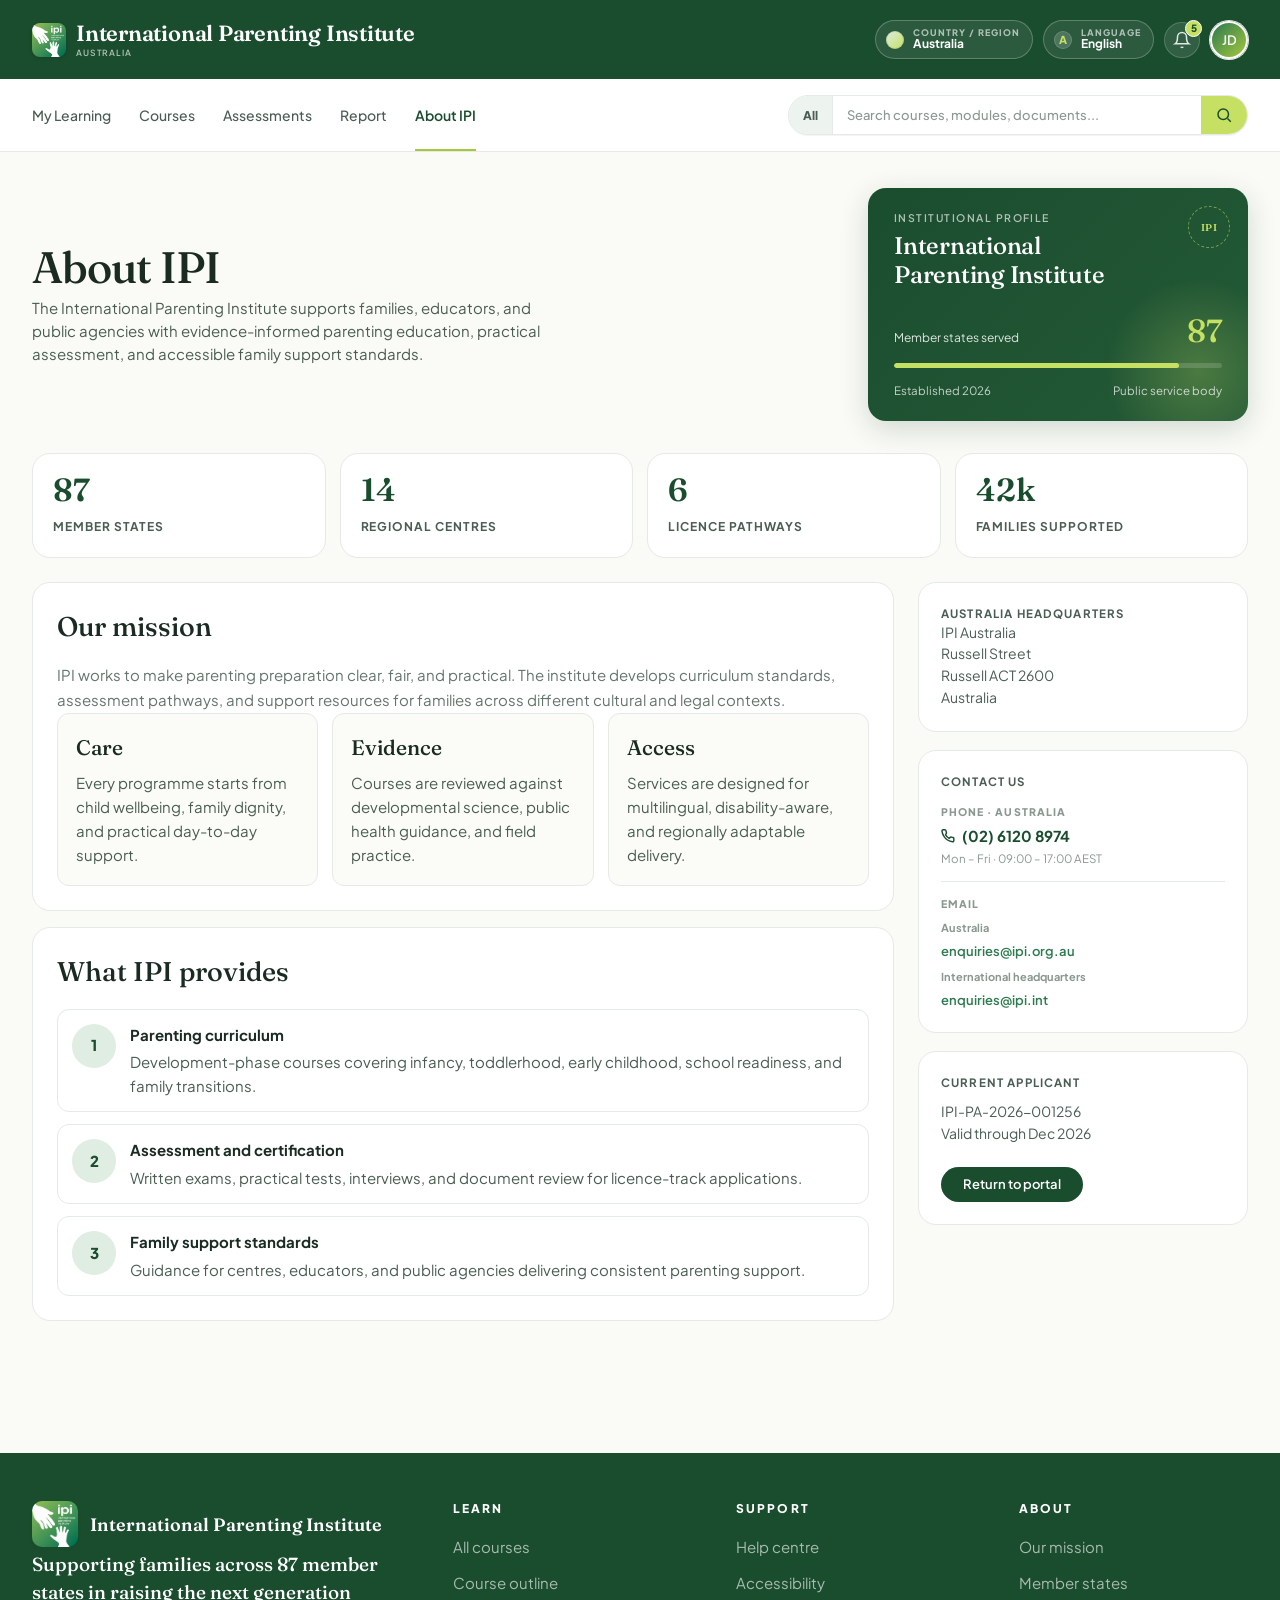
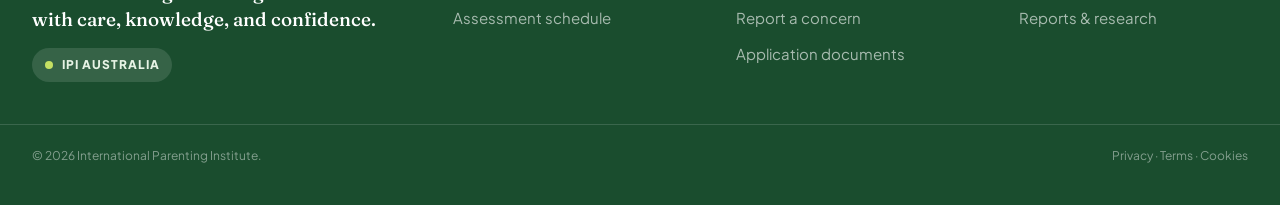
==== commit 5cc8c86a: "change country" ====
--- a/about.html
+++ b/about.html
@@ -11,7 +11,7 @@
 <link rel="stylesheet" href="styles.css">
 </head>
 <body>
-<div class="un-strip"><div class="un-strip-inner"><div class="left"><a href="index.html" class="logo strip-logo" style="text-decoration:none;"><div class="logo-mark"><img src="ipi_logo.png" alt="IPI"></div><div class="logo-text">International Parenting Institute<small>Australia</small></div></a></div><div class="right"><div class="nav-actions"><div class="region-selector" data-region-selector><button class="region-button" type="button" aria-haspopup="true" aria-expanded="false" data-region-toggle><span class="region-copy"><span class="region-kicker">Country / Region</span><strong data-region-label>Australia</strong></span></button><div class="region-menu" role="menu" data-region-menu></div></div><div class="language-selector" data-language-selector><button class="language-button" type="button" aria-haspopup="true" aria-expanded="false" data-language-toggle><span class="language-copy"><span class="language-kicker">Language</span><strong data-language-label>English</strong></span></button><div class="language-menu" role="menu" data-language-menu></div></div><div class="notification-selector" data-notification-selector><button class="icon-btn notification-toggle" type="button" aria-haspopup="true" aria-expanded="false" aria-label="Open reminders" data-notification-toggle><svg width="18" height="18" viewBox="0 0 24 24" fill="none" stroke="currentColor" stroke-width="2"><path d="M6 8a6 6 0 0 1 12 0c0 7 3 9 3 9H3s3-2 3-9"/><path d="M10.3 21a1.94 1.94 0 0 0 3.4 0"/></svg><span class="badge" data-notification-badge></span></button><div class="notification-menu" data-notification-menu></div></div><div class="profile-selector" data-profile-selector><button class="avatar" type="button" aria-haspopup="true" aria-expanded="false" data-profile-toggle>JD</button><div class="profile-menu" data-profile-menu></div></div></div></div></div></div>
+<div class="un-strip"><div class="un-strip-inner"><div class="left"><a href="index.html" class="logo strip-logo" style="text-decoration:none;"><div class="logo-mark"><img src="ipi_logo.png" alt="IPI"></div><div class="logo-text">International Parenting Institute<small data-region-label>Australia</small></div></a></div><div class="right"><div class="nav-actions"><div class="region-selector" data-region-selector><button class="region-button" type="button" aria-haspopup="true" aria-expanded="false" data-region-toggle><span class="region-copy"><span class="region-kicker">Country / Region</span><strong data-region-label>Australia</strong></span></button><div class="region-menu" role="menu" data-region-menu></div></div><div class="language-selector" data-language-selector><button class="language-button" type="button" aria-haspopup="true" aria-expanded="false" data-language-toggle><span class="language-copy"><span class="language-kicker">Language</span><strong data-language-label>English</strong></span></button><div class="language-menu" role="menu" data-language-menu></div></div><div class="notification-selector" data-notification-selector><button class="icon-btn notification-toggle" type="button" aria-haspopup="true" aria-expanded="false" aria-label="Open reminders" data-notification-toggle><svg width="18" height="18" viewBox="0 0 24 24" fill="none" stroke="currentColor" stroke-width="2"><path d="M6 8a6 6 0 0 1 12 0c0 7 3 9 3 9H3s3-2 3-9"/><path d="M10.3 21a1.94 1.94 0 0 0 3.4 0"/></svg><span class="badge" data-notification-badge></span></button><div class="notification-menu" data-notification-menu></div></div><div class="profile-selector" data-profile-selector><button class="avatar" type="button" aria-haspopup="true" aria-expanded="false" data-profile-toggle>JD</button><div class="profile-menu" data-profile-menu></div></div></div></div></div></div>
 <nav class="nav"><div class="nav-inner"><div class="nav-links"><a href="index.html" data-nav-label="myLearning">My Learning</a><a href="courses.html" data-nav-label="courses">Courses</a><a href="assessment.html" data-nav-label="assessments">Assessments</a><a href="report.html" data-nav-label="report">Report</a><a href="about.html" data-nav-label="about" class="active">About IPI</a></div><form class="strip-search" data-site-search role="search" autocomplete="off"><button class="search-scope" type="button">All</button><input class="search-input" type="search" aria-label="Search courses, modules, documents" placeholder="Search courses, modules, documents..."><button class="search-submit" type="submit" aria-label="Search"><svg width="18" height="18" viewBox="0 0 24 24" fill="none" stroke="currentColor" stroke-width="2"><circle cx="11" cy="11" r="7"/><path d="m21 21-4.3-4.3"/></svg></button><div class="search-results" data-search-results aria-live="polite"></div></form></div></nav>
 <div class="main">
   <div class="page-hero">
--- a/styles.css
+++ b/styles.css
@@ -37,7 +37,7 @@
   -webkit-font-smoothing: antialiased;
 }
 a { color: inherit; }
-.un-strip { background: var(--primary-deep); color: rgba(255,255,255,.85); font-size: 11.5px; padding: 10px 0; letter-spacing: .04em; }
+.un-strip { background: var(--primary-deep); color: rgba(255,255,255,.85); font-size: 11.5px; padding: 20px 0; letter-spacing: .04em; }
 .un-strip-inner, .nav-inner, .main, .footer-inner, .footer-meta {
   max-width: 1280px;
   width: 100%;
@@ -53,7 +53,7 @@
 .un-strip a { text-decoration: none; color: rgba(255,255,255,.70); }
 .strip-logo { min-width: 0; flex: 0 1 auto; gap: 10px; }
 .strip-logo .logo-mark { width: 34px; height: 34px; border-radius: 8px; box-shadow: 0 1px 4px rgba(0,0,0,.16); }
-.strip-logo .logo-text { color: #fff; font-size: 15px; }
+.strip-logo .logo-text { color: #fff; font-size: 22px; }
 .strip-logo .logo-text small { color: rgba(255,255,255,.66); font-size: 8.5px; }
 
 .nav { background: var(--surface); border-bottom: 1px solid var(--border); position: sticky; top: 0; z-index: 50; }
@@ -61,17 +61,17 @@
 .logo { display: flex; align-items: center; gap: 12px; min-width: 315px; flex: 0 0 315px; }
 .logo-mark { width: 46px; height: 46px; border-radius: 10px; overflow: hidden; flex: 0 0 auto; box-shadow: 0 1px 3px rgba(26, 77, 46, .15); }
 .logo-mark img { width: 100%; height: 100%; object-fit: cover; display: block; }
-.logo-text { font-family: Fraunces, Georgia, serif; font-size: 17px; font-weight: 600; line-height: 1.15; letter-spacing: -.01em; color: var(--text); white-space: nowrap; }
+.logo-text { font-family: Fraunces, Georgia, serif; font-size: 22px; font-weight: 600; line-height: 1.15; letter-spacing: -.01em; color: var(--text); white-space: nowrap; }
 .logo-text small { display: block; margin-top: 2px; color: var(--text-muted); font: 600 9.5px/1.1 "Plus Jakarta Sans"; letter-spacing: .1em; text-transform: uppercase; white-space: nowrap; }
 .un-strip .strip-logo { min-width: 0; flex: 0 1 auto; gap: 10px; }
 .un-strip .strip-logo .logo-mark { width: 34px; height: 34px; border-radius: 8px; box-shadow: 0 1px 4px rgba(0,0,0,.16); }
-.un-strip .strip-logo .logo-text { color: #fff; font-size: 15px; }
+.un-strip .strip-logo .logo-text { color: #fff; font-size: 22px; }
 .un-strip .strip-logo .logo-text small { color: rgba(255,255,255,.66); font-size: 8.5px; }
-.strip-search { position: relative; min-width: 280px; max-width: 460px; flex: 0 1 460px; margin-left: auto; height: 40px; display: grid; grid-template-columns: auto 1fr 46px; align-items: center; border-radius: 999px; background: var(--surface); border: 1px solid var(--border); box-shadow: 0 1px 0 rgba(26,77,46,.05); }
-.search-scope { height: 100%; border: 0; border-right: 1px solid var(--border); background: var(--bg-soft); color: var(--text-secondary); padding: 0 14px; font: 800 12px "Plus Jakarta Sans"; cursor: pointer; }
+.strip-search { position: relative; min-width: 280px; max-width: 460px; flex: 0 1 460px; margin-left: auto; height: 40px; display: grid; grid-template-columns: auto 1fr 46px; align-items: center; background: var(--surface); border: 1px solid var(--border); border-radius: 999px; box-shadow: 0 1px 0 rgba(26,77,46,.05); }
+.search-scope { height: 100%; border: 0; border-right: 1px solid var(--border); background: var(--bg-soft); color: var(--text-secondary); padding: 0 14px; font: 800 12px "Plus Jakarta Sans"; cursor: pointer; border-radius: 999px 0 0 999px; }
 .search-input { min-width: 0; width: 100%; height: 100%; border: 0; outline: 0; background: transparent; color: var(--text); font: 600 13px "Plus Jakarta Sans"; padding: 0 14px; letter-spacing: 0; }
 .search-input::placeholder { color: var(--text-muted); font-weight: 500; }
-.search-submit { height: 100%; border: 0; background: var(--accent); color: var(--primary-deep); display: grid; place-items: center; cursor: pointer; }
+.search-submit { height: 100%; border: 0; background: var(--accent); color: var(--primary-deep); display: grid; place-items: center; cursor: pointer; border-radius: 0 999px 999px 0; }
 .strip-search:focus-within { border-color: var(--accent-dark); box-shadow: 0 0 0 3px rgba(197,224,99,.22); }
 .search-results { position: absolute; top: calc(100% + 9px); left: 0; right: 0; z-index: 120; display: none; gap: 4px; padding: 8px; background: var(--surface); border: 1px solid var(--border); border-radius: var(--radius); box-shadow: var(--shadow); }
 .strip-search.open .search-results { display: grid; }
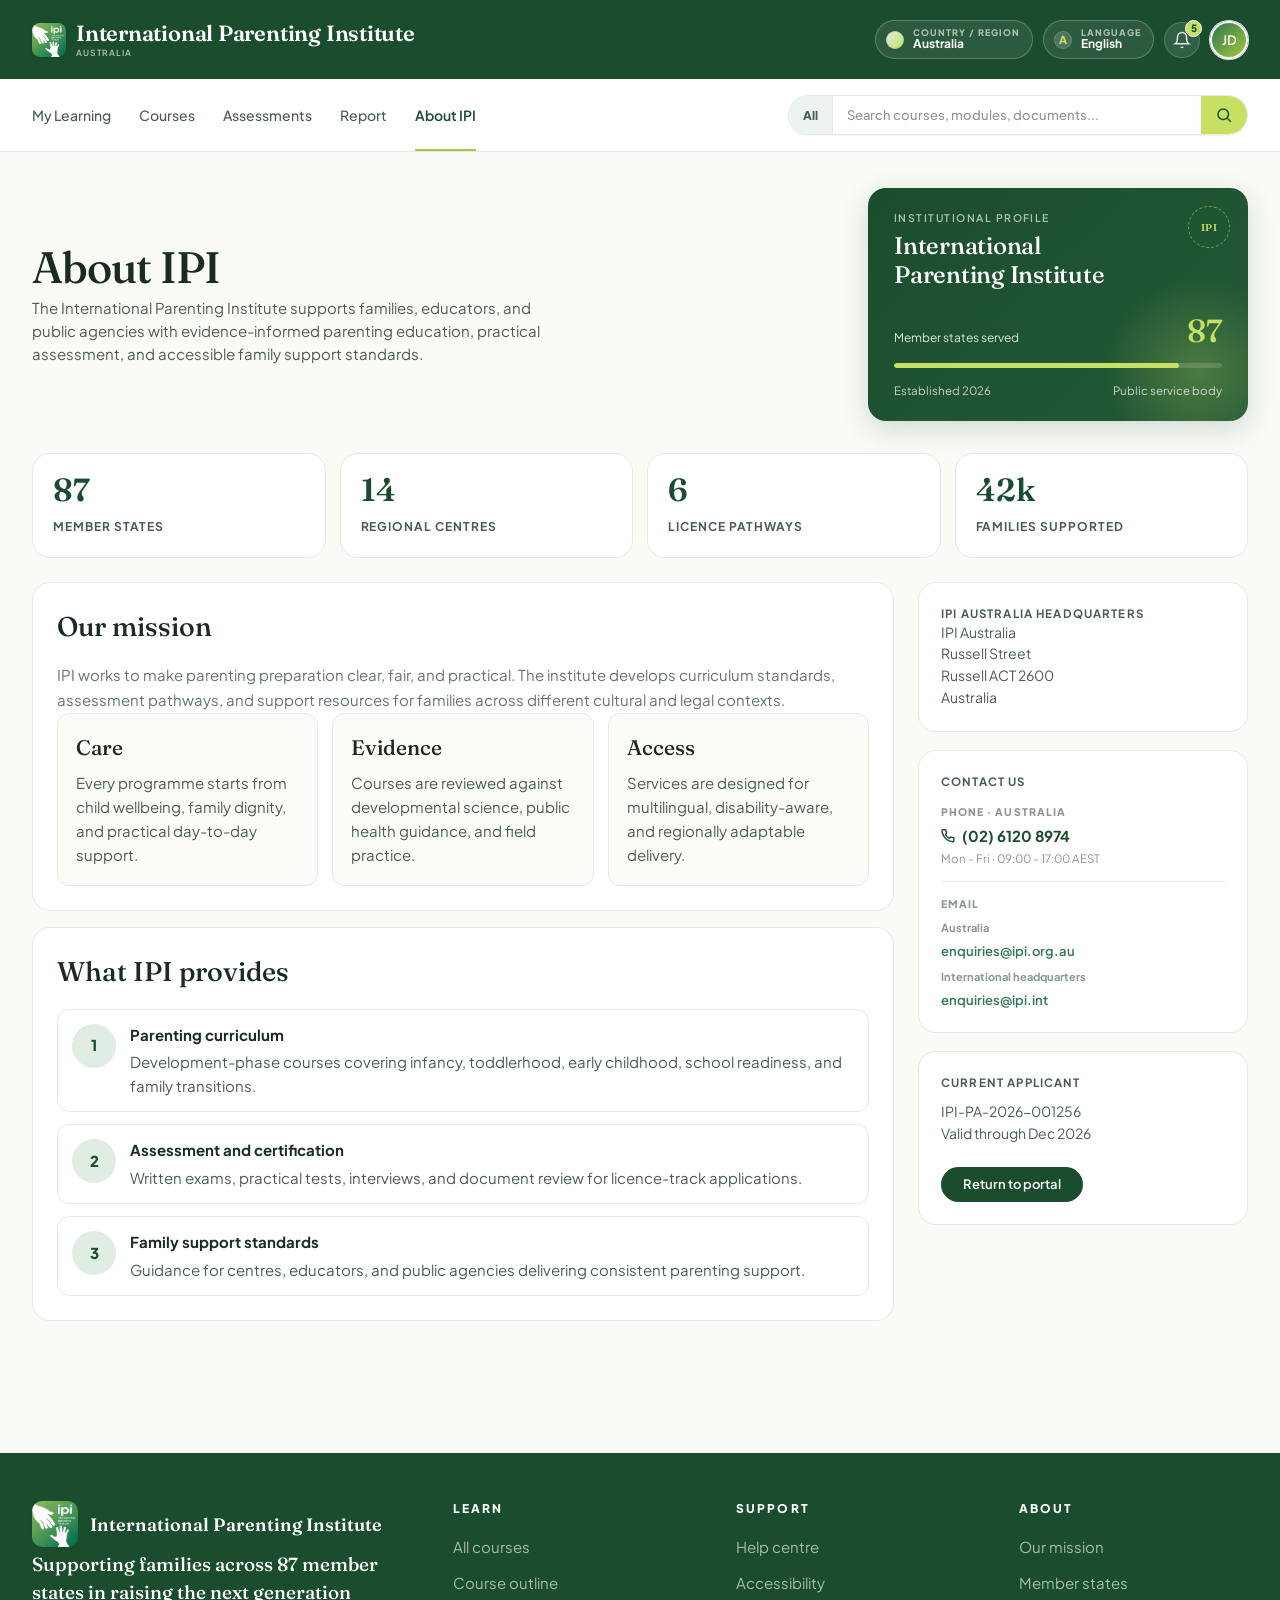
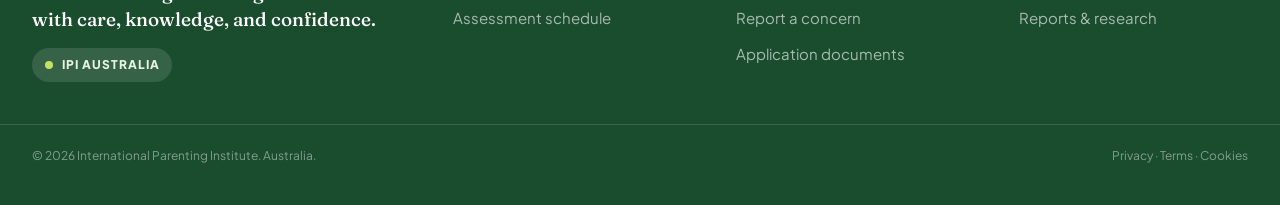
==== commit 021af368: "region" ====
--- a/about.html
+++ b/about.html
@@ -52,24 +52,24 @@
     </main>
 
     <aside>
-      <div class="card"><div class="card-title">Australia Headquarters</div><p class="sub" style="font-size:14px;">IPI Australia<br>Russell Street<br>Russell ACT 2600<br>Australia</p></div>
+      <div class="card"><div class="card-title"><span data-region-content="branch-name">IPI Australia</span> Headquarters</div><p class="sub" style="font-size:14px;"><span data-region-content="branch-address">IPI Australia<br>Russell Street<br>Russell ACT 2600<br>Australia</span></p></div>
       <div class="card">
         <div class="card-title">Contact us</div>
         <div style="display:grid;gap:14px;margin-top:14px;">
           <div>
-            <div style="font-size:10.5px;font-weight:800;letter-spacing:.1em;text-transform:uppercase;color:var(--text-muted);margin-bottom:5px;">Phone · Australia</div>
-            <a href="tel:+61261208974" style="font-size:15px;font-weight:700;color:var(--primary-deep);text-decoration:none;display:flex;align-items:center;gap:7px;">
+            <div style="font-size:10.5px;font-weight:800;letter-spacing:.1em;text-transform:uppercase;color:var(--text-muted);margin-bottom:5px;" data-region-content="phone-label">Phone · Australia</div>
+            <a href="tel:+61261208974" style="font-size:15px;font-weight:700;color:var(--primary-deep);text-decoration:none;display:flex;align-items:center;gap:7px;" data-region-content="phone-link">
               <svg width="14" height="14" viewBox="0 0 24 24" fill="none" stroke="currentColor" stroke-width="2.5"><path d="M22 16.92v3a2 2 0 0 1-2.18 2 19.79 19.79 0 0 1-8.63-3.07A19.5 19.5 0 0 1 4.69 12 19.79 19.79 0 0 1 1.63 3.47a2 2 0 0 1 1.93-2.18h3a2 2 0 0 1 2 1.72c.127.96.361 1.903.7 2.81a2 2 0 0 1-.45 2.11L7.91 9.91a16 16 0 0 0 6.18 6.18l1.71-1.71a2 2 0 0 1 2.11-.45c.907.339 1.85.573 2.81.7A2 2 0 0 1 22 16.92z"/></svg>
-              (02) 6120 8974
+              <span data-region-content="phone-display">(02) 6120 8974</span>
             </a>
-            <div style="font-size:11.5px;color:var(--text-muted);margin-top:3px;">Mon – Fri · 09:00 – 17:00 AEST</div>
+            <div style="font-size:11.5px;color:var(--text-muted);margin-top:3px;" data-region-content="hours">Mon - Fri · 09:00 - 17:00 AEST</div>
           </div>
           <div style="border-top:1px solid var(--border);padding-top:14px;">
             <div style="font-size:10.5px;font-weight:800;letter-spacing:.1em;text-transform:uppercase;color:var(--text-muted);margin-bottom:8px;">Email</div>
             <div style="display:grid;gap:8px;">
               <div>
-                <div style="font-size:11px;font-weight:700;color:var(--text-muted);margin-bottom:2px;">Australia</div>
-                <a href="mailto:enquiries@ipi.org.au" style="font-size:13px;font-weight:600;color:var(--primary);text-decoration:none;word-break:break-all;">enquiries@ipi.org.au</a>
+                <div style="font-size:11px;font-weight:700;color:var(--text-muted);margin-bottom:2px;" data-region-content="email-label">Australia</div>
+                <a href="mailto:enquiries@ipi.org.au" style="font-size:13px;font-weight:600;color:var(--primary);text-decoration:none;word-break:break-all;" data-region-content="email-link"><span data-region-content="email-display">enquiries@ipi.org.au</span></a>
               </div>
               <div>
                 <div style="font-size:11px;font-weight:700;color:var(--text-muted);margin-bottom:2px;">International headquarters</div>
@@ -91,11 +91,11 @@
       </div>
     </div><div><h5>Learn</h5><a href="courses.html">All courses</a><a href="courses.html#toddlerhood">Course outline</a><a href="assessment.html">Assessment schedule</a></div><div><h5>Support</h5><a href="about.html">Help centre</a><a href="about.html">Accessibility</a><a href="report.html">Report a concern</a><a href="submission.html">Application documents</a></div><div><h5>About</h5><a href="about.html">Our mission</a><a href="about.html">Member states</a><a href="about.html">Reports & research</a></div></div><div class="footer-meta"><span>© 2026 International Parenting Institute.</span><span>Privacy · Terms · Cookies</span></div></footer>
 <script src="dynamic-time.js?v=2"></script>
-<script src="region.js"></script>
-<script src="profile.js"></script>
-<script src="search.js"></script>
-<script src="notifications.js"></script>
-<script src="report-status.js"></script>
-<script src="document-status.js"></script>
+<script src="region.js?v=3"></script>
+<script src="profile.js?v=2"></script>
+<script src="search.js?v=2"></script>
+<script src="notifications.js?v=3"></script>
+<script src="report-status.js?v=3"></script>
+<script src="document-status.js?v=3"></script>
 </body>
 </html>
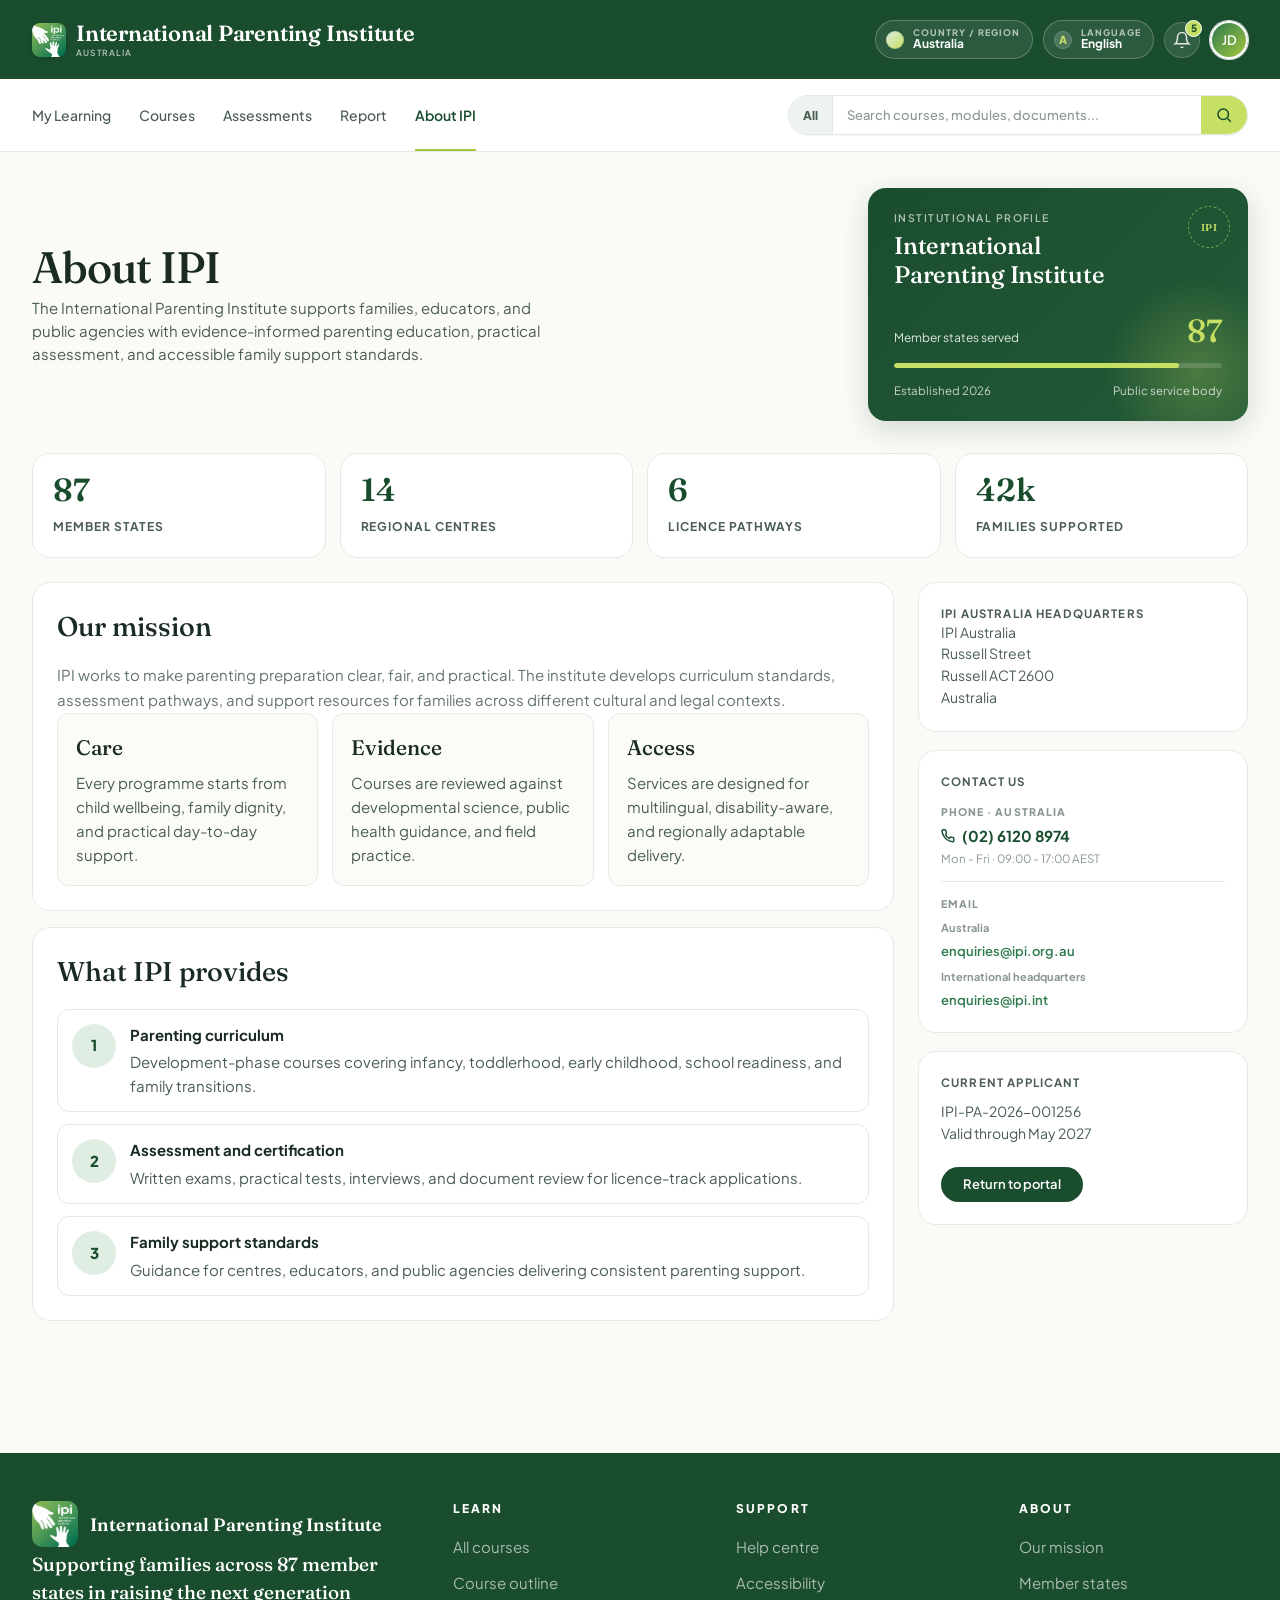
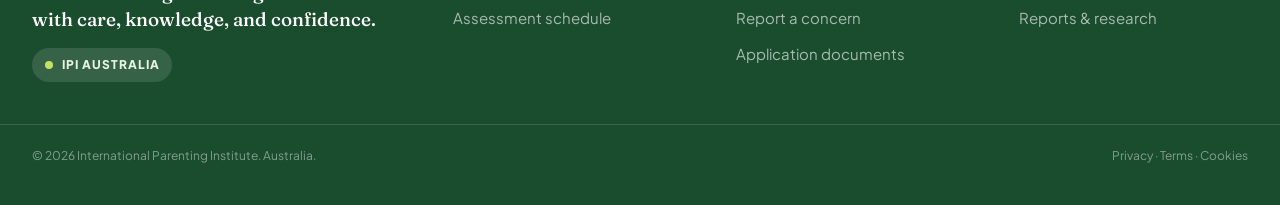
==== commit 8b8ac0ad: "time" ====
--- a/about.html
+++ b/about.html
@@ -79,7 +79,7 @@
           </div>
         </div>
       </div>
-      <div class="card application-card"><div class="card-title">Current applicant</div><p>IPI-PA-2026-001256<br>Valid through Dec 2026</p><a class="btn btn-primary" href="index.html">Return to portal</a></div>
+      <div class="card application-card"><div class="card-title">Current applicant</div><p>IPI-PA-2026-001256<br>Valid through May 2027</p><a class="btn btn-primary" href="index.html">Return to portal</a></div>
     </aside>
   </div>
 </div>
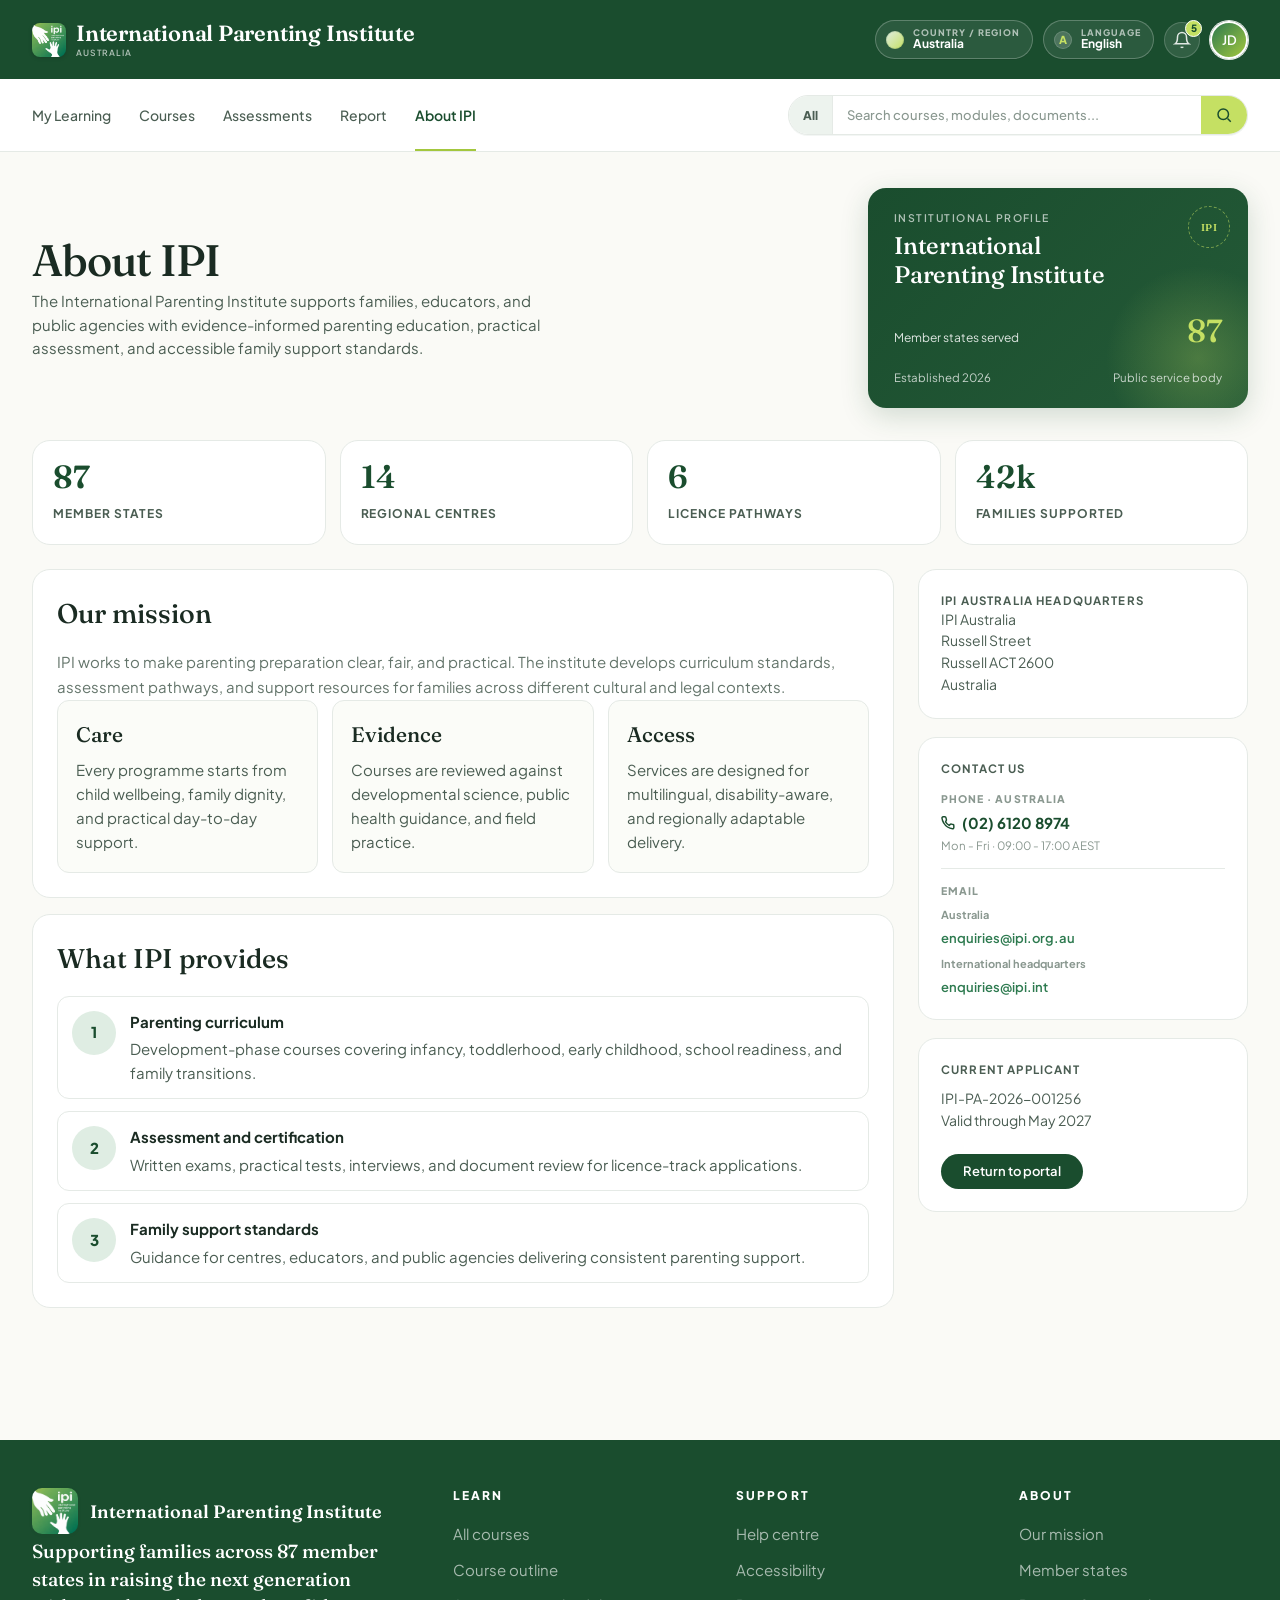
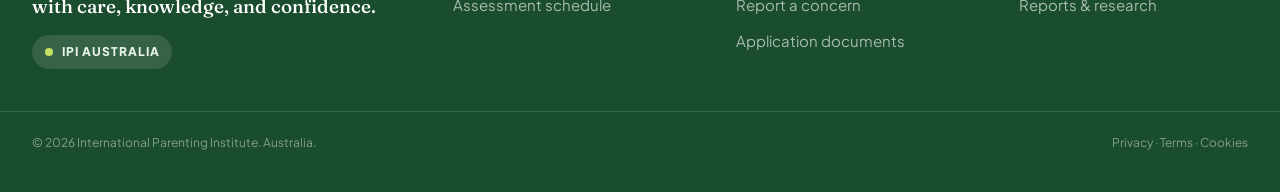
==== commit 36b1e74c: "remove progress bar in about page" ====
--- a/about.html
+++ b/about.html
@@ -19,7 +19,7 @@
       <h1>About IPI</h1>
       <p class="sub">The International Parenting Institute supports families, educators, and public agencies with evidence-informed parenting education, practical assessment, and accessible family support standards.</p>
     </div>
-    <div class="license-card"><div class="seal">IPI</div><div class="label">Institutional profile</div><div class="tier">International Parenting Institute</div><div class="progress-meta"><span>Member states served</span><strong>87</strong></div><div class="progress-bar"><div class="progress-fill" style="width:87%"></div></div><div class="meta-row"><span>Established 2026</span><span>Public service body</span></div></div>
+    <div class="license-card"><div class="seal">IPI</div><div class="label">Institutional profile</div><div class="tier">International Parenting Institute</div><div class="progress-meta"><span>Member states served</span><strong>87</strong></div><div class="meta-row"><span>Established 2026</span><span>Public service body</span></div></div>
   </div>
 
   <div class="about-stat-grid">
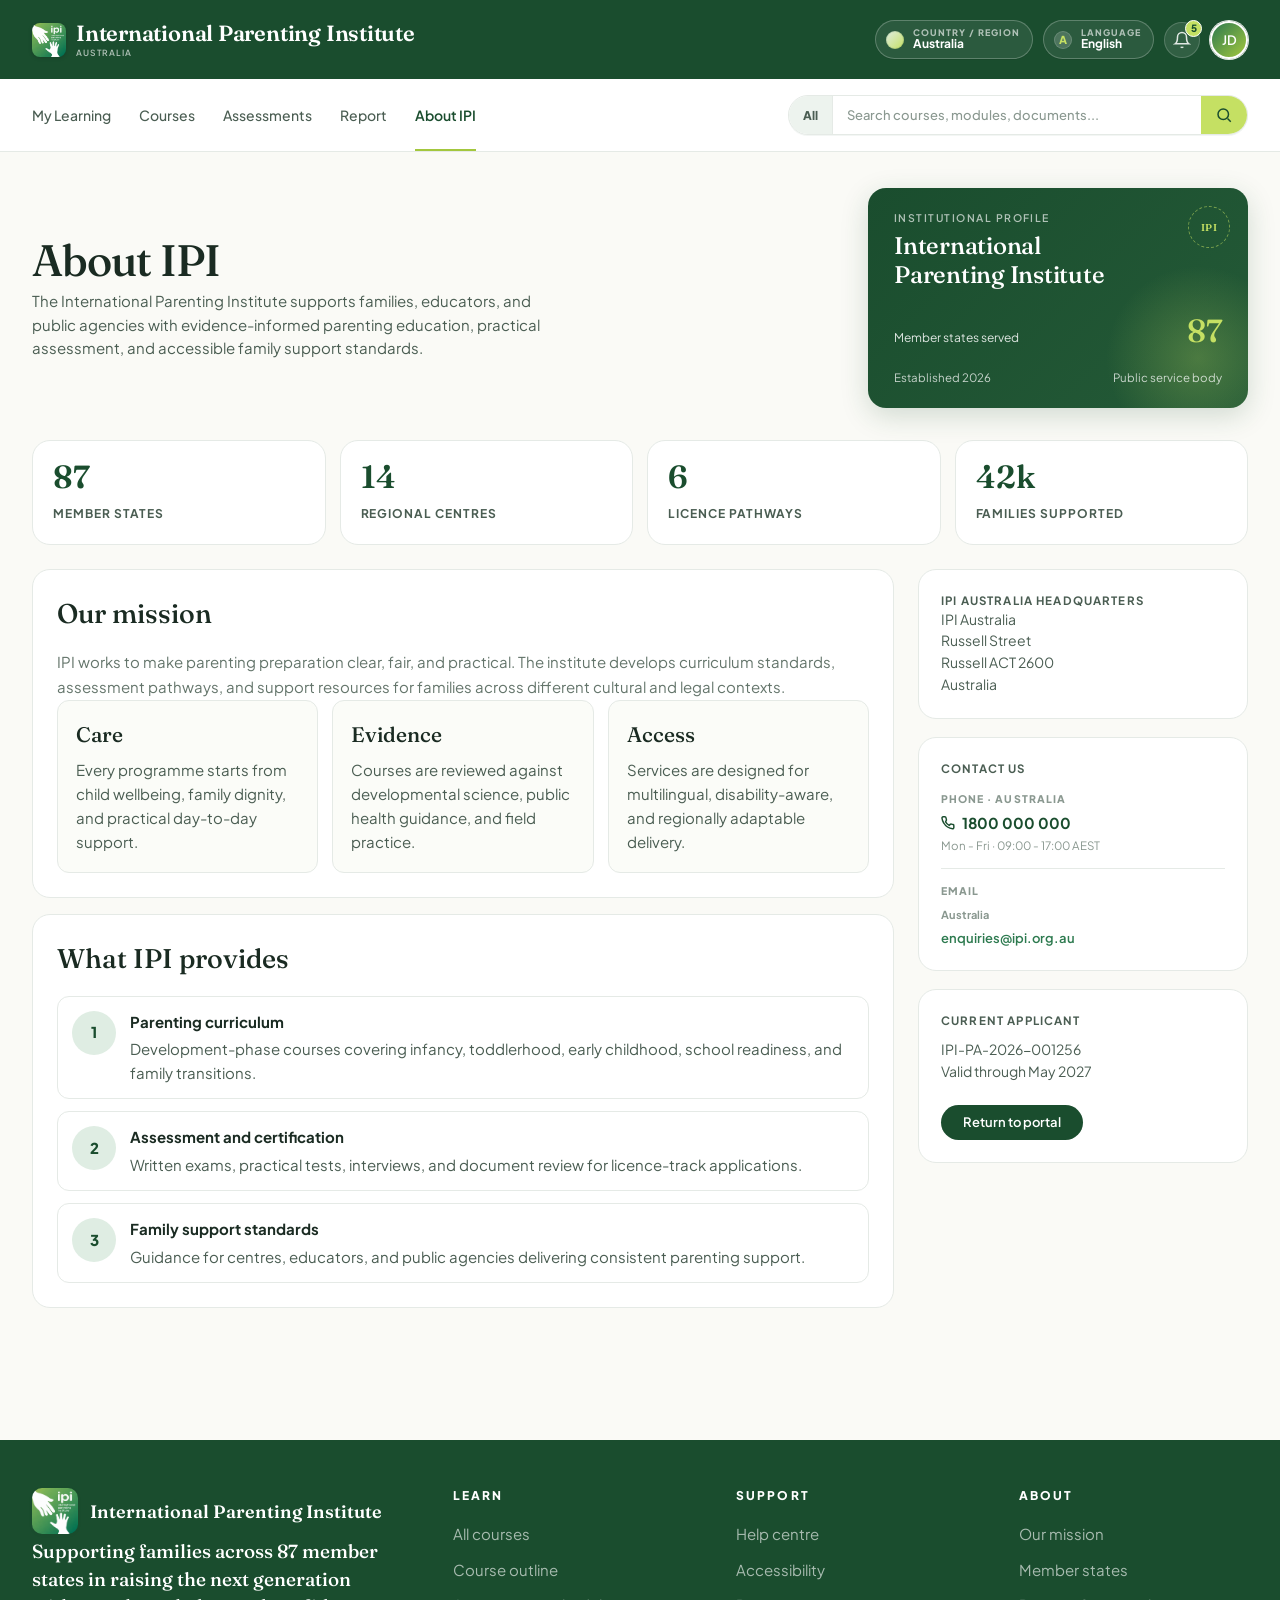
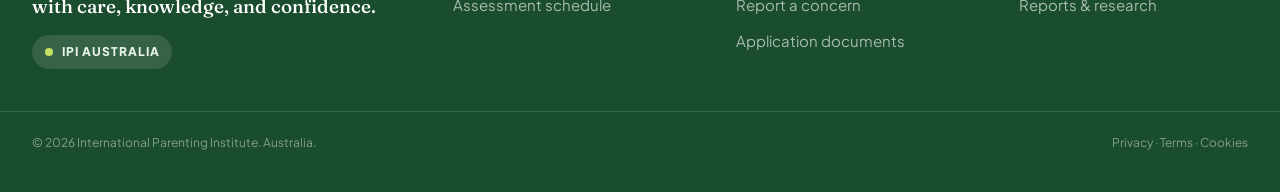
==== commit edb0e5c3: "update phone number and email" ====
--- a/about.html
+++ b/about.html
@@ -58,9 +58,9 @@
         <div style="display:grid;gap:14px;margin-top:14px;">
           <div>
             <div style="font-size:10.5px;font-weight:800;letter-spacing:.1em;text-transform:uppercase;color:var(--text-muted);margin-bottom:5px;" data-region-content="phone-label">Phone · Australia</div>
-            <a href="tel:+61261208974" style="font-size:15px;font-weight:700;color:var(--primary-deep);text-decoration:none;display:flex;align-items:center;gap:7px;" data-region-content="phone-link">
+            <a href="tel:1800000000" style="font-size:15px;font-weight:700;color:var(--primary-deep);text-decoration:none;display:flex;align-items:center;gap:7px;" data-region-content="phone-link">
               <svg width="14" height="14" viewBox="0 0 24 24" fill="none" stroke="currentColor" stroke-width="2.5"><path d="M22 16.92v3a2 2 0 0 1-2.18 2 19.79 19.79 0 0 1-8.63-3.07A19.5 19.5 0 0 1 4.69 12 19.79 19.79 0 0 1 1.63 3.47a2 2 0 0 1 1.93-2.18h3a2 2 0 0 1 2 1.72c.127.96.361 1.903.7 2.81a2 2 0 0 1-.45 2.11L7.91 9.91a16 16 0 0 0 6.18 6.18l1.71-1.71a2 2 0 0 1 2.11-.45c.907.339 1.85.573 2.81.7A2 2 0 0 1 22 16.92z"/></svg>
-              <span data-region-content="phone-display">(02) 6120 8974</span>
+              <span data-region-content="phone-display">1800 000 000</span>
             </a>
             <div style="font-size:11.5px;color:var(--text-muted);margin-top:3px;" data-region-content="hours">Mon - Fri · 09:00 - 17:00 AEST</div>
           </div>
@@ -69,12 +69,9 @@
             <div style="display:grid;gap:8px;">
               <div>
                 <div style="font-size:11px;font-weight:700;color:var(--text-muted);margin-bottom:2px;" data-region-content="email-label">Australia</div>
-                <a href="mailto:enquiries@ipi.org.au" style="font-size:13px;font-weight:600;color:var(--primary);text-decoration:none;word-break:break-all;" data-region-content="email-link"><span data-region-content="email-display">enquiries@ipi.org.au</span></a>
+                <a href="mailto:enquiries@ipi.com" style="font-size:13px;font-weight:600;color:var(--primary);text-decoration:none;word-break:break-all;" data-region-content="email-link"><span data-region-content="email-display">enquiries@ipi.org.au</span></a>
               </div>
-              <div>
-                <div style="font-size:11px;font-weight:700;color:var(--text-muted);margin-bottom:2px;">International headquarters</div>
-                <a href="mailto:enquiries@ipi.int" style="font-size:13px;font-weight:600;color:var(--primary);text-decoration:none;word-break:break-all;">enquiries@ipi.int</a>
-              </div>
+              
             </div>
           </div>
         </div>
